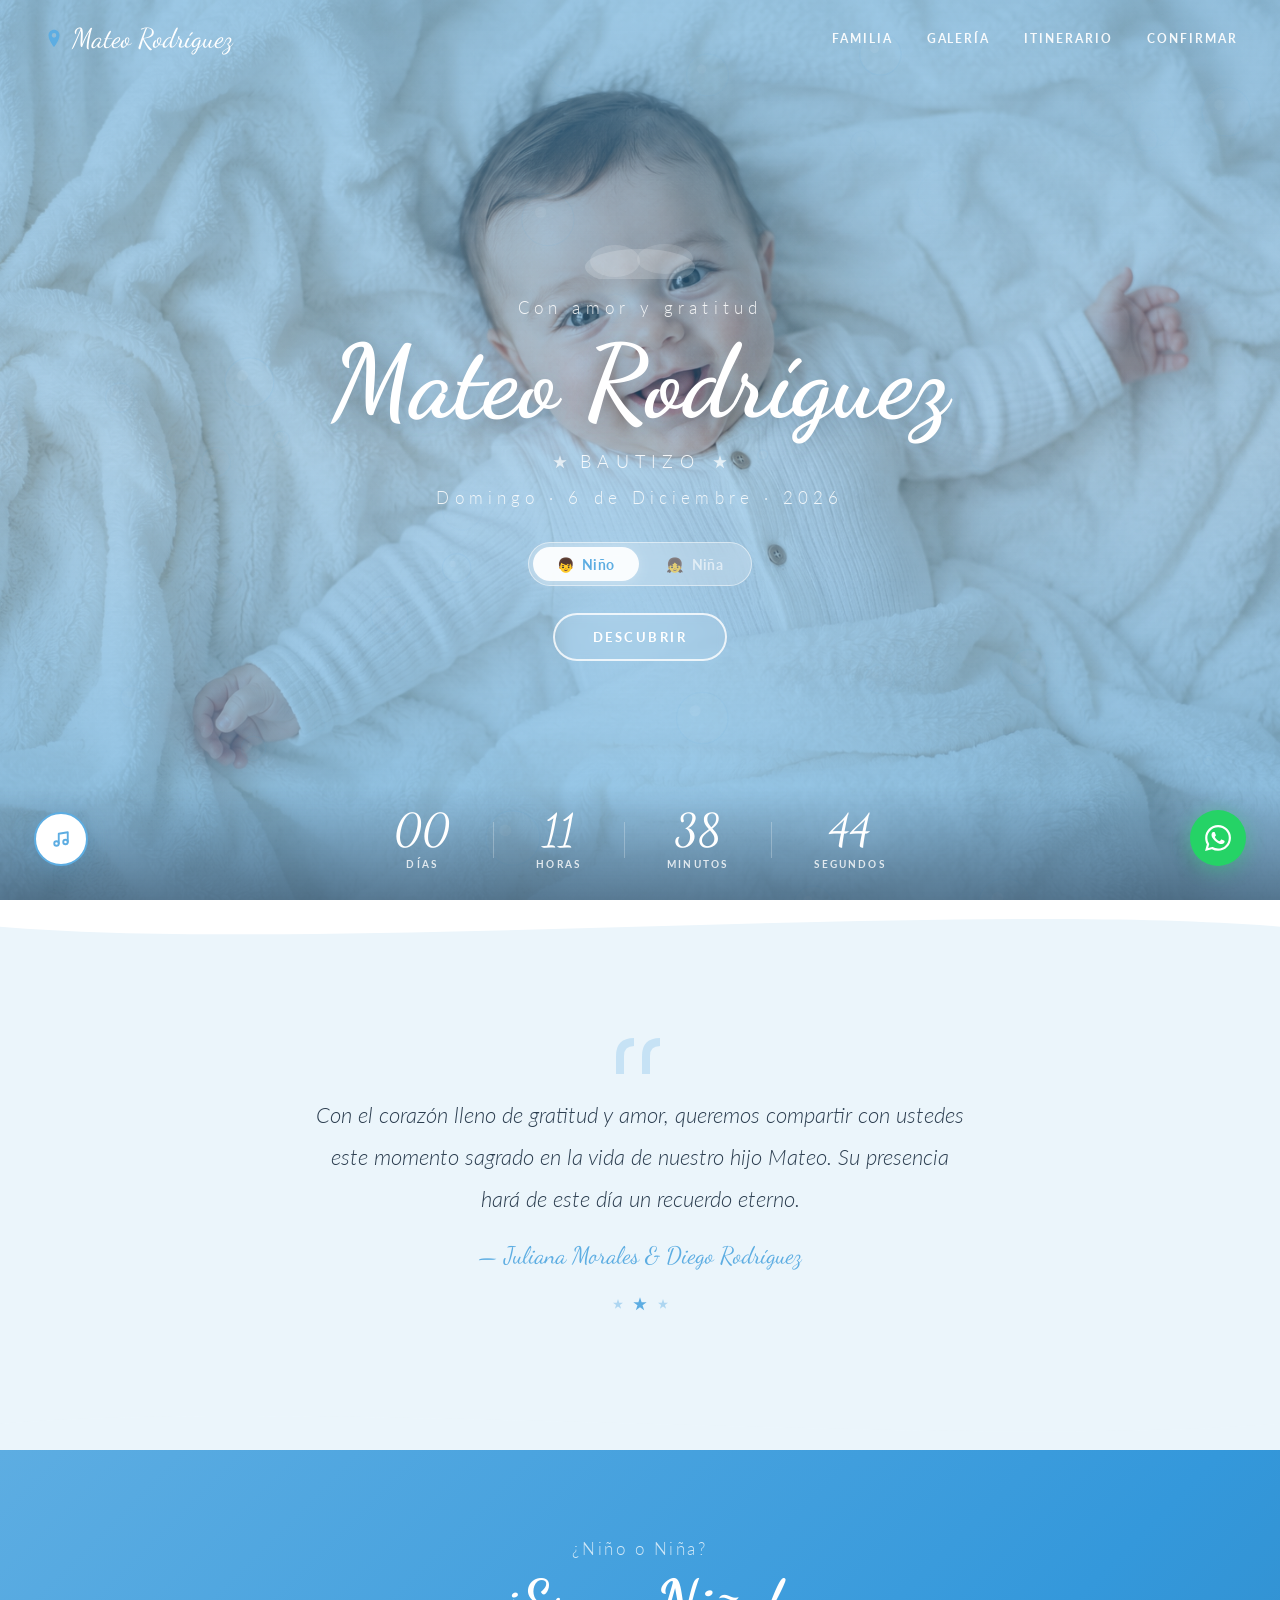
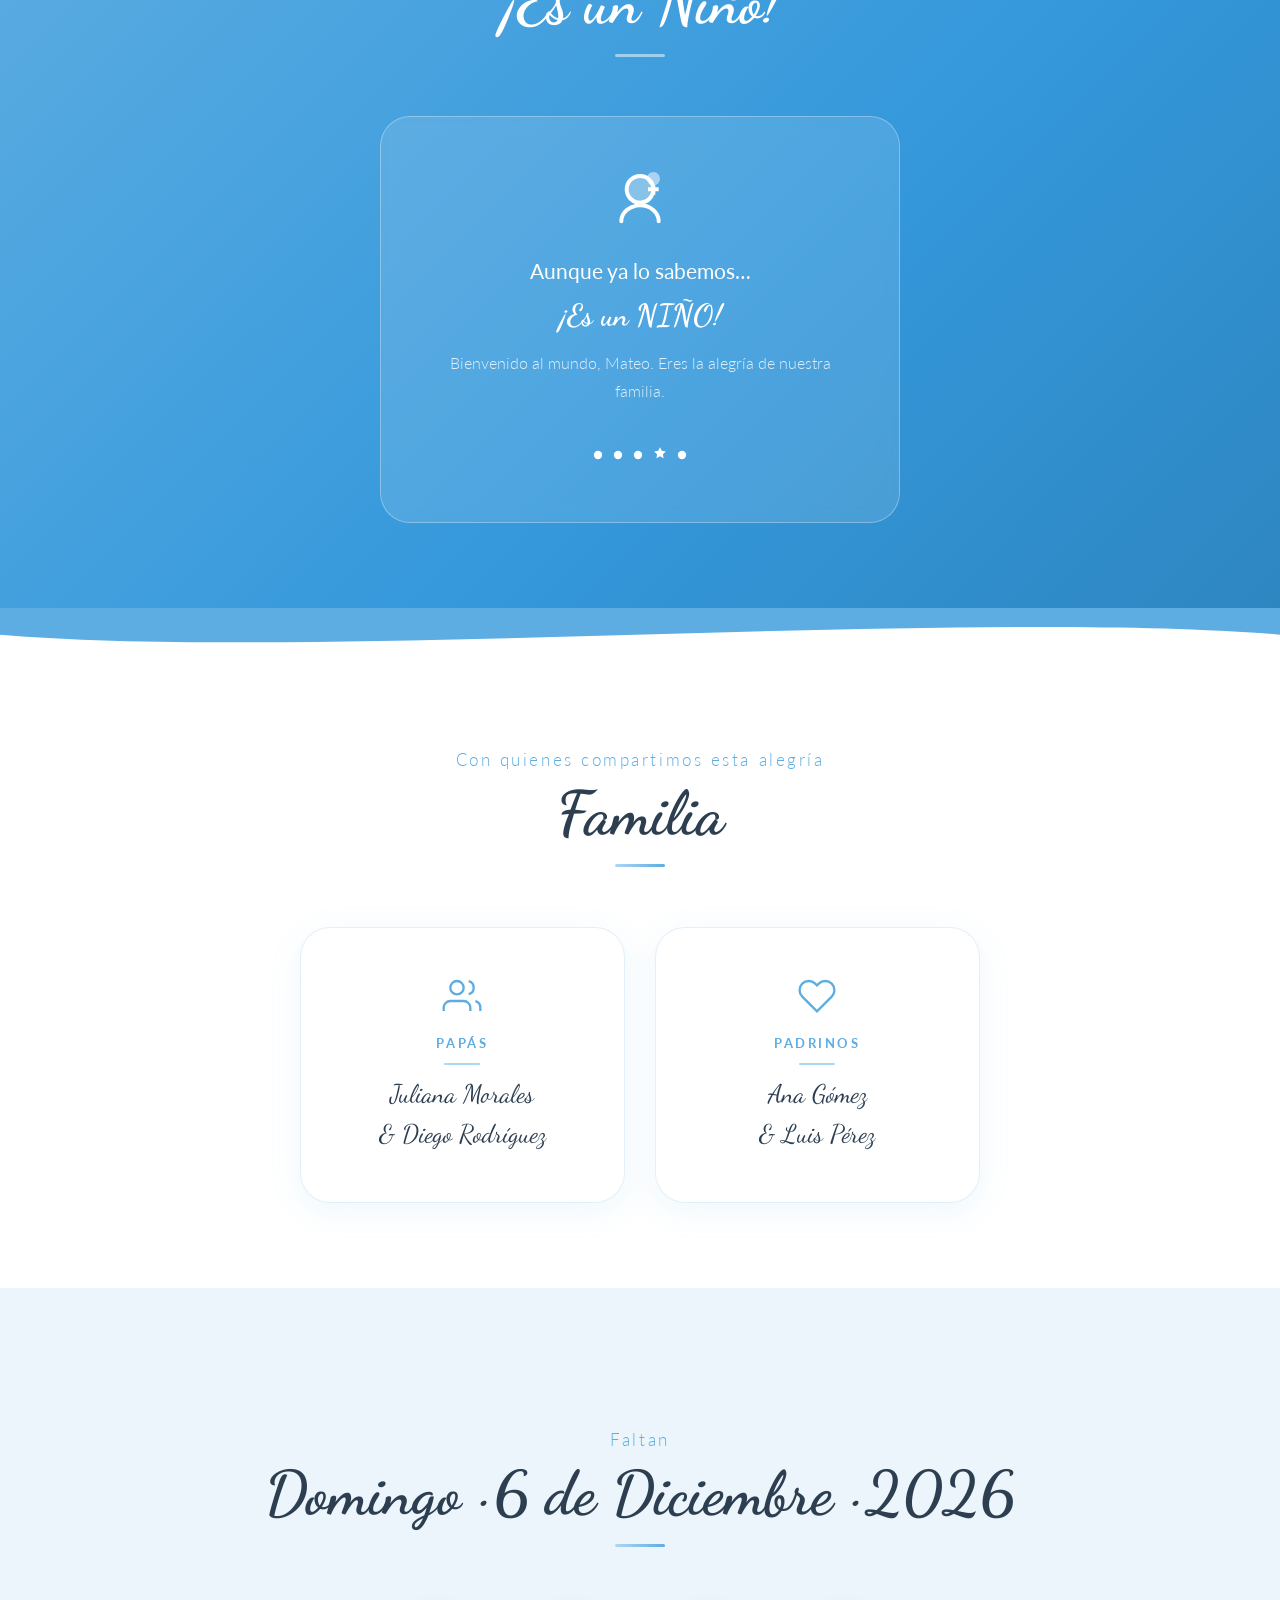
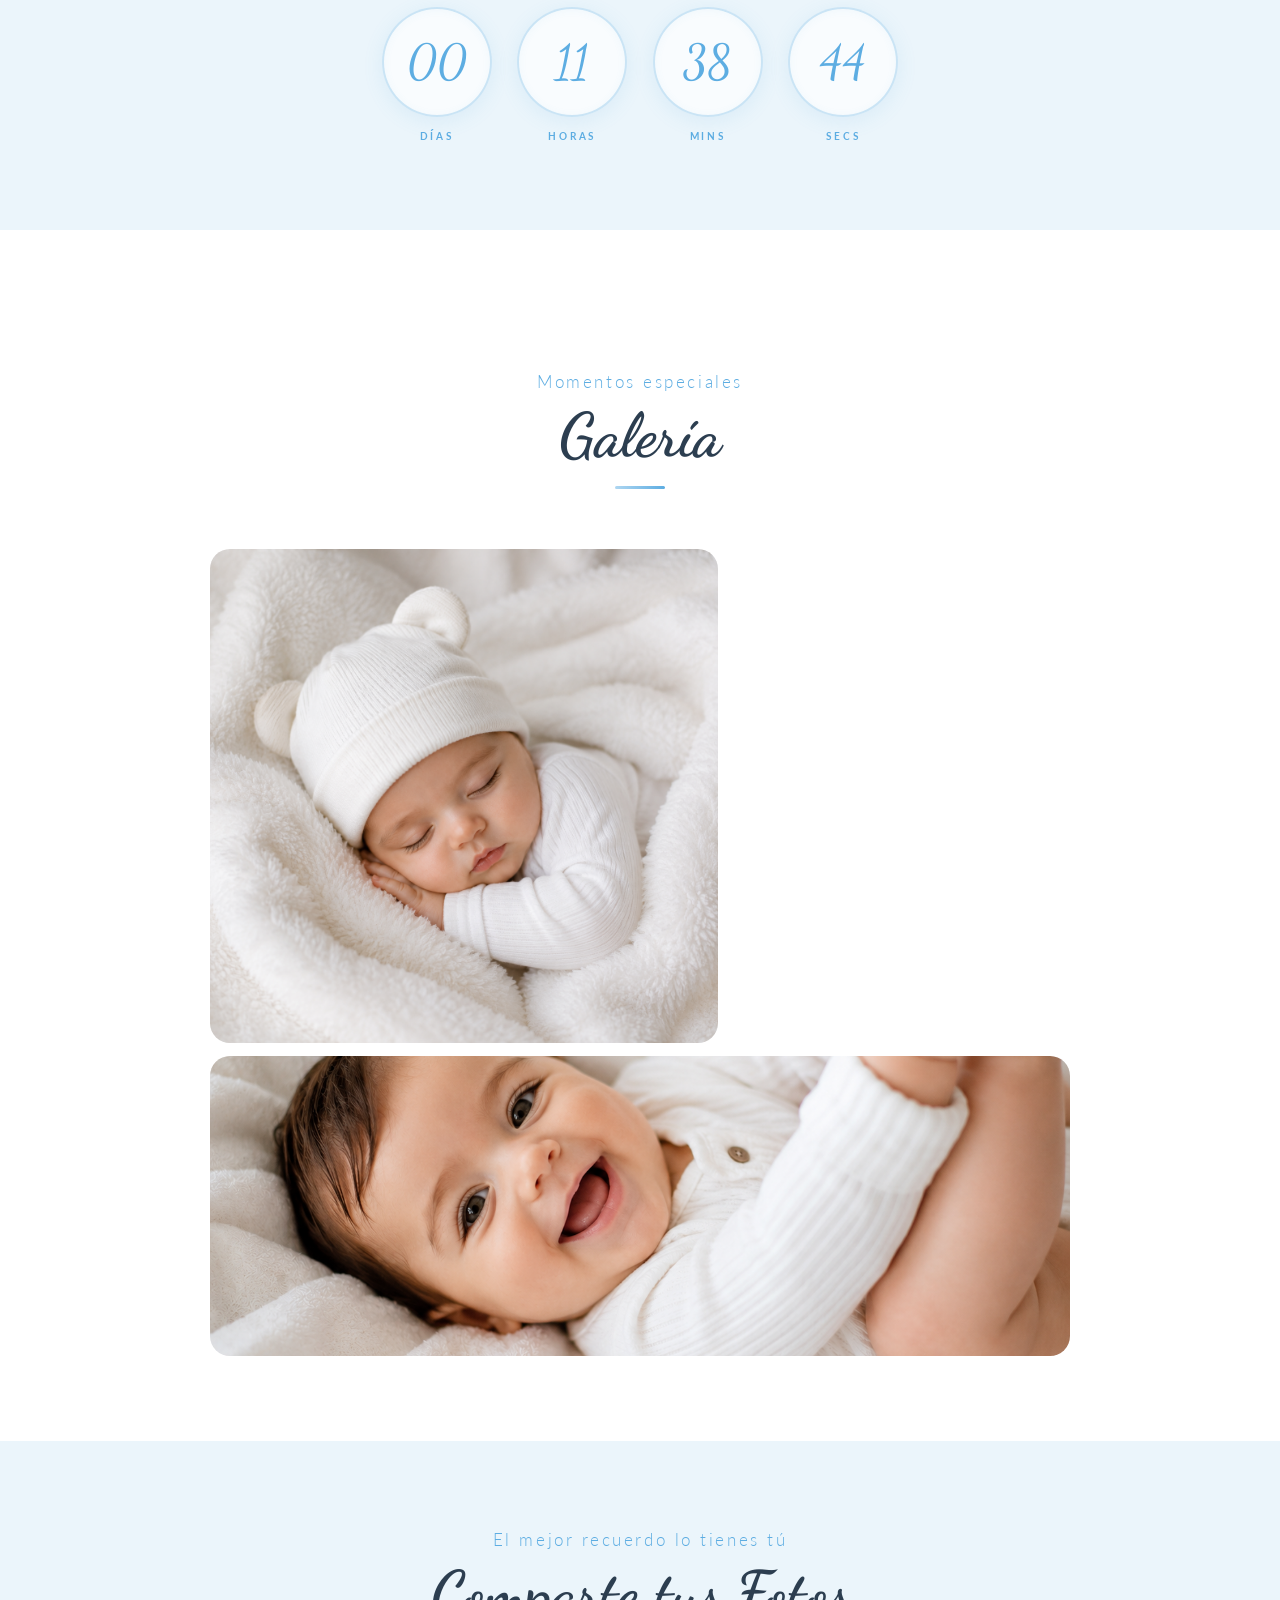
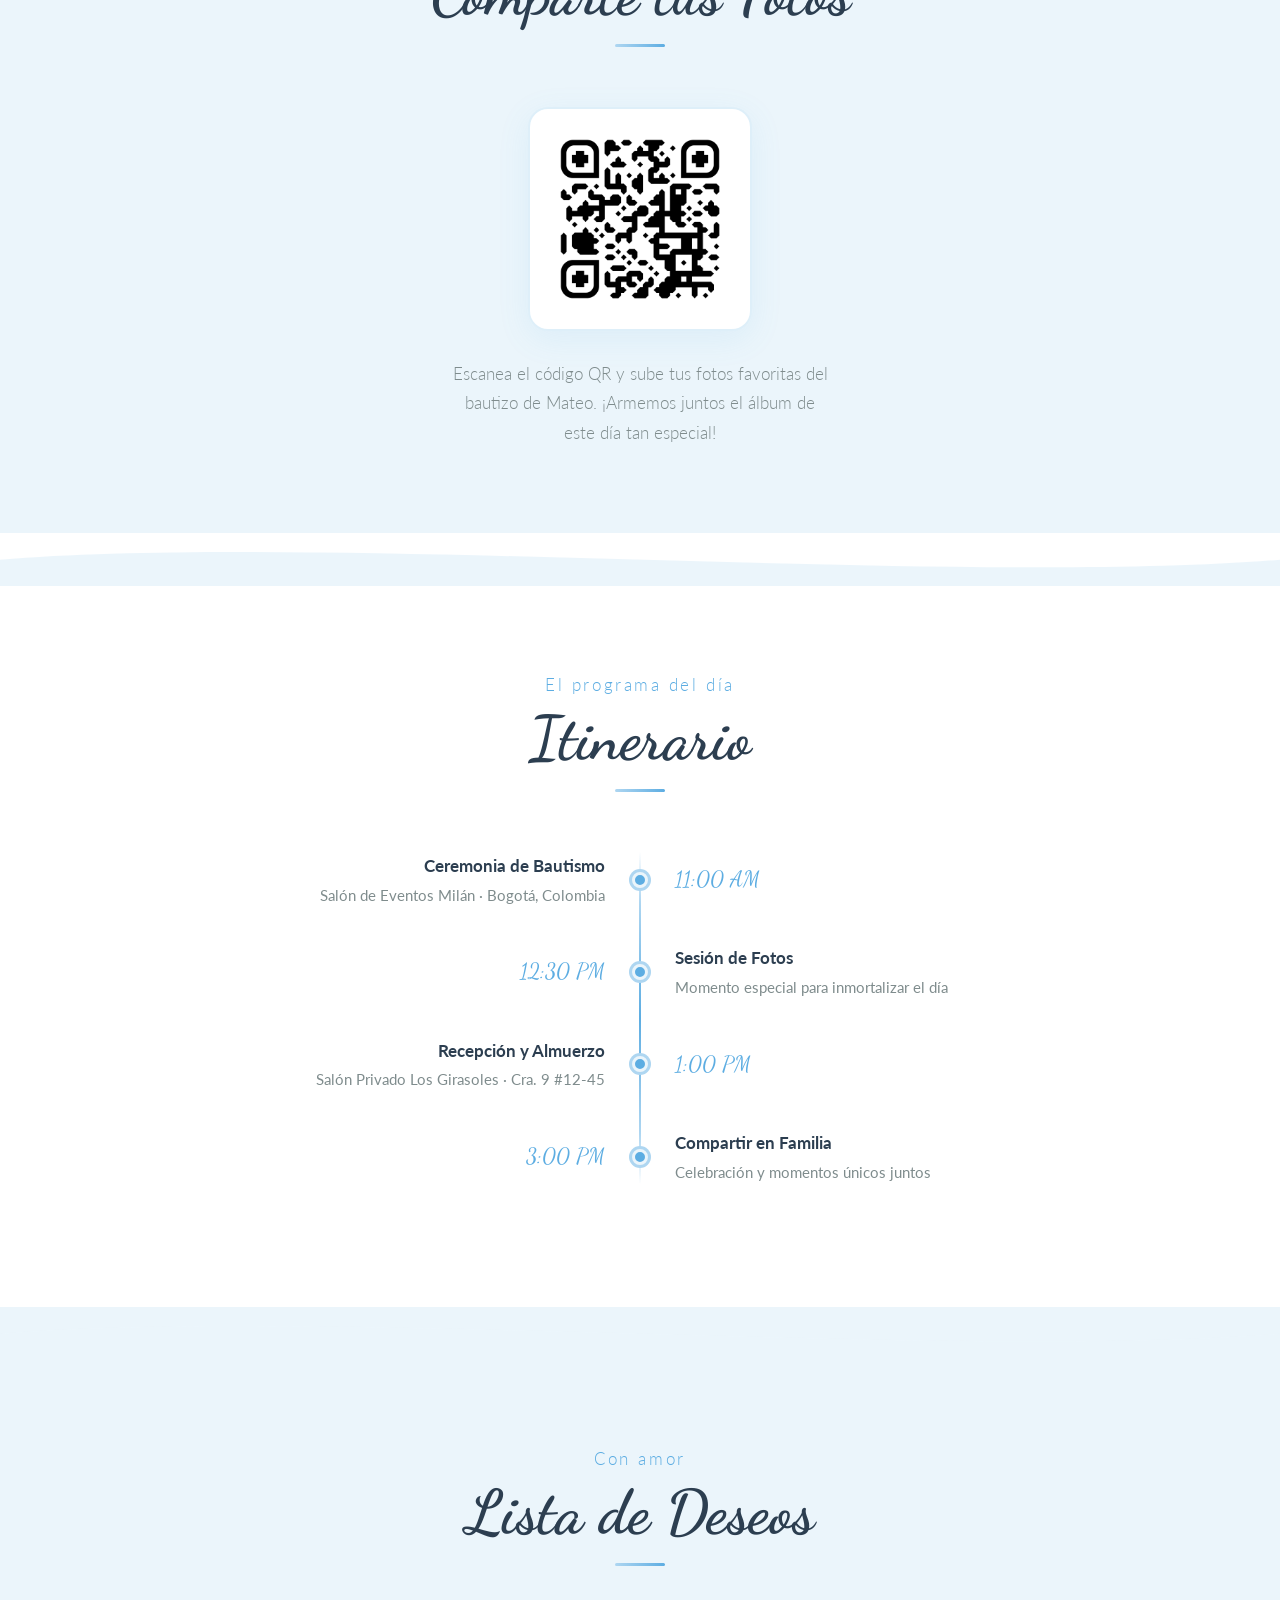
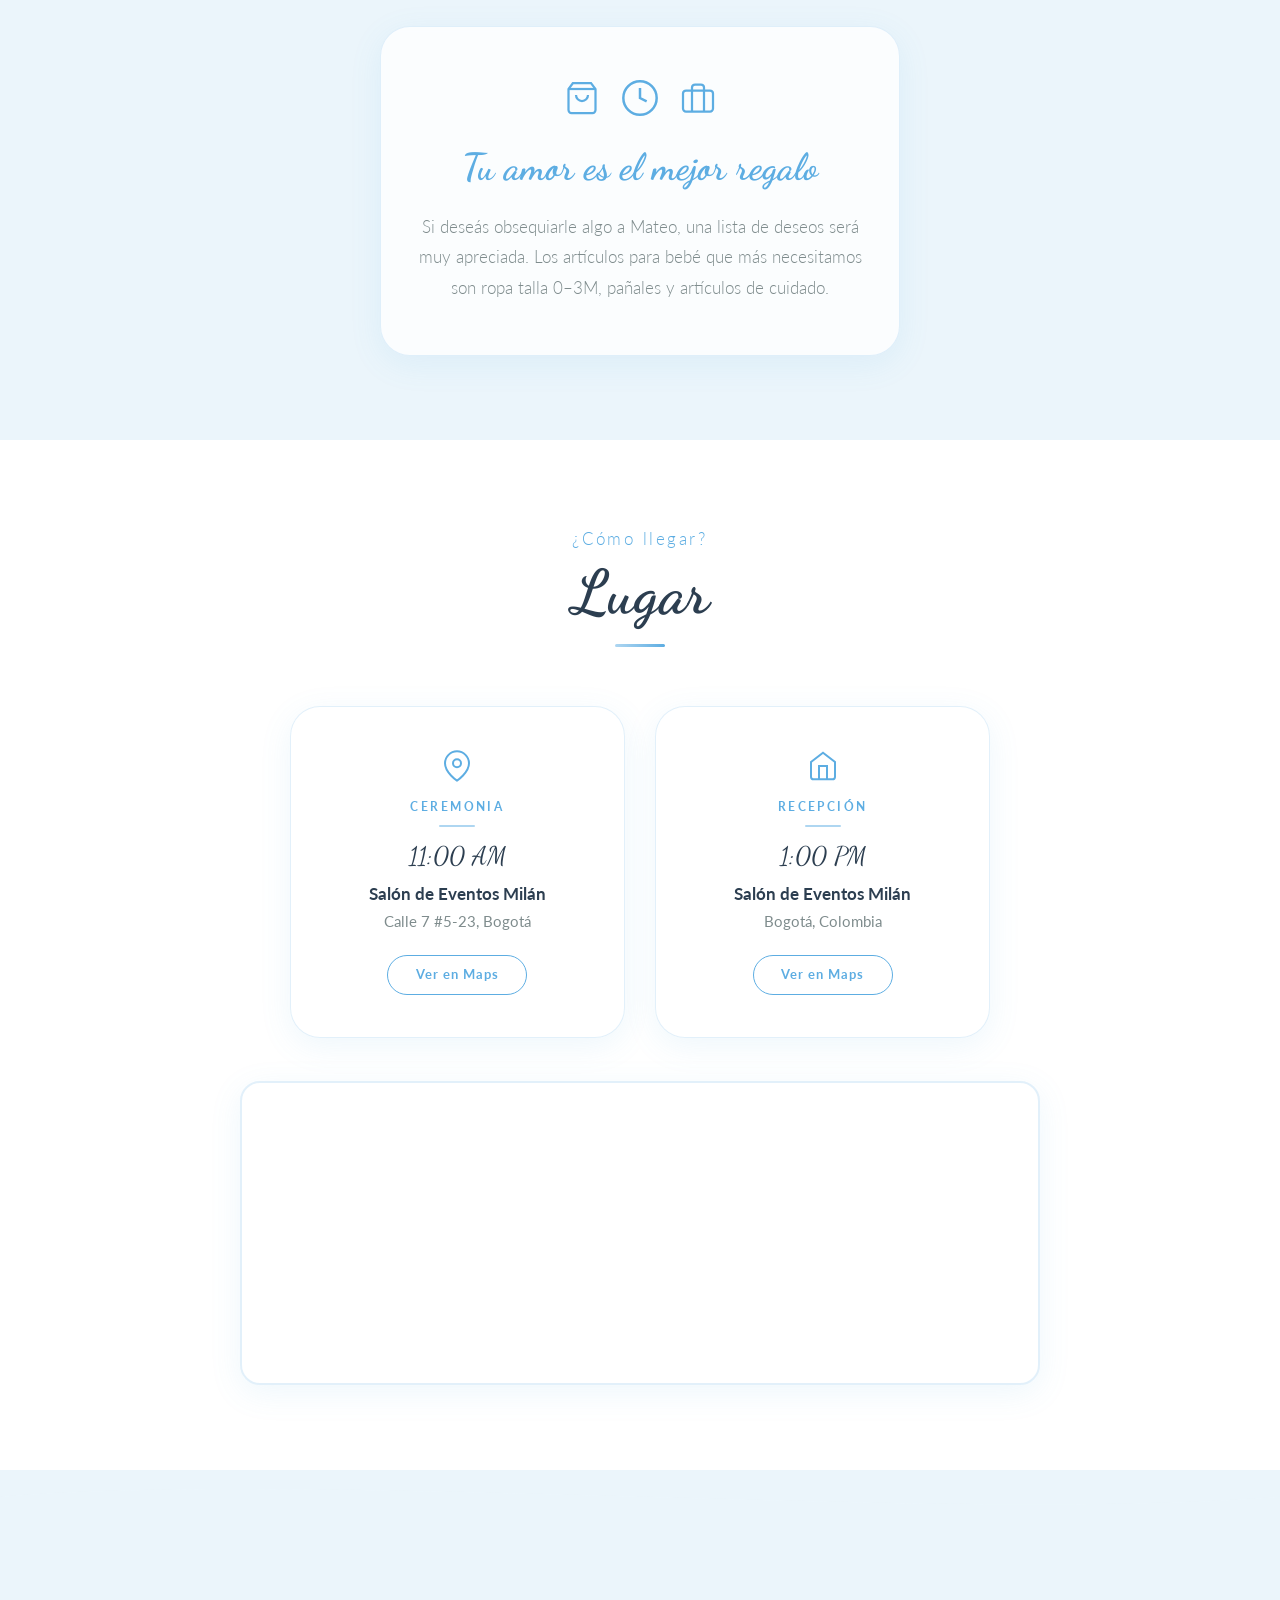
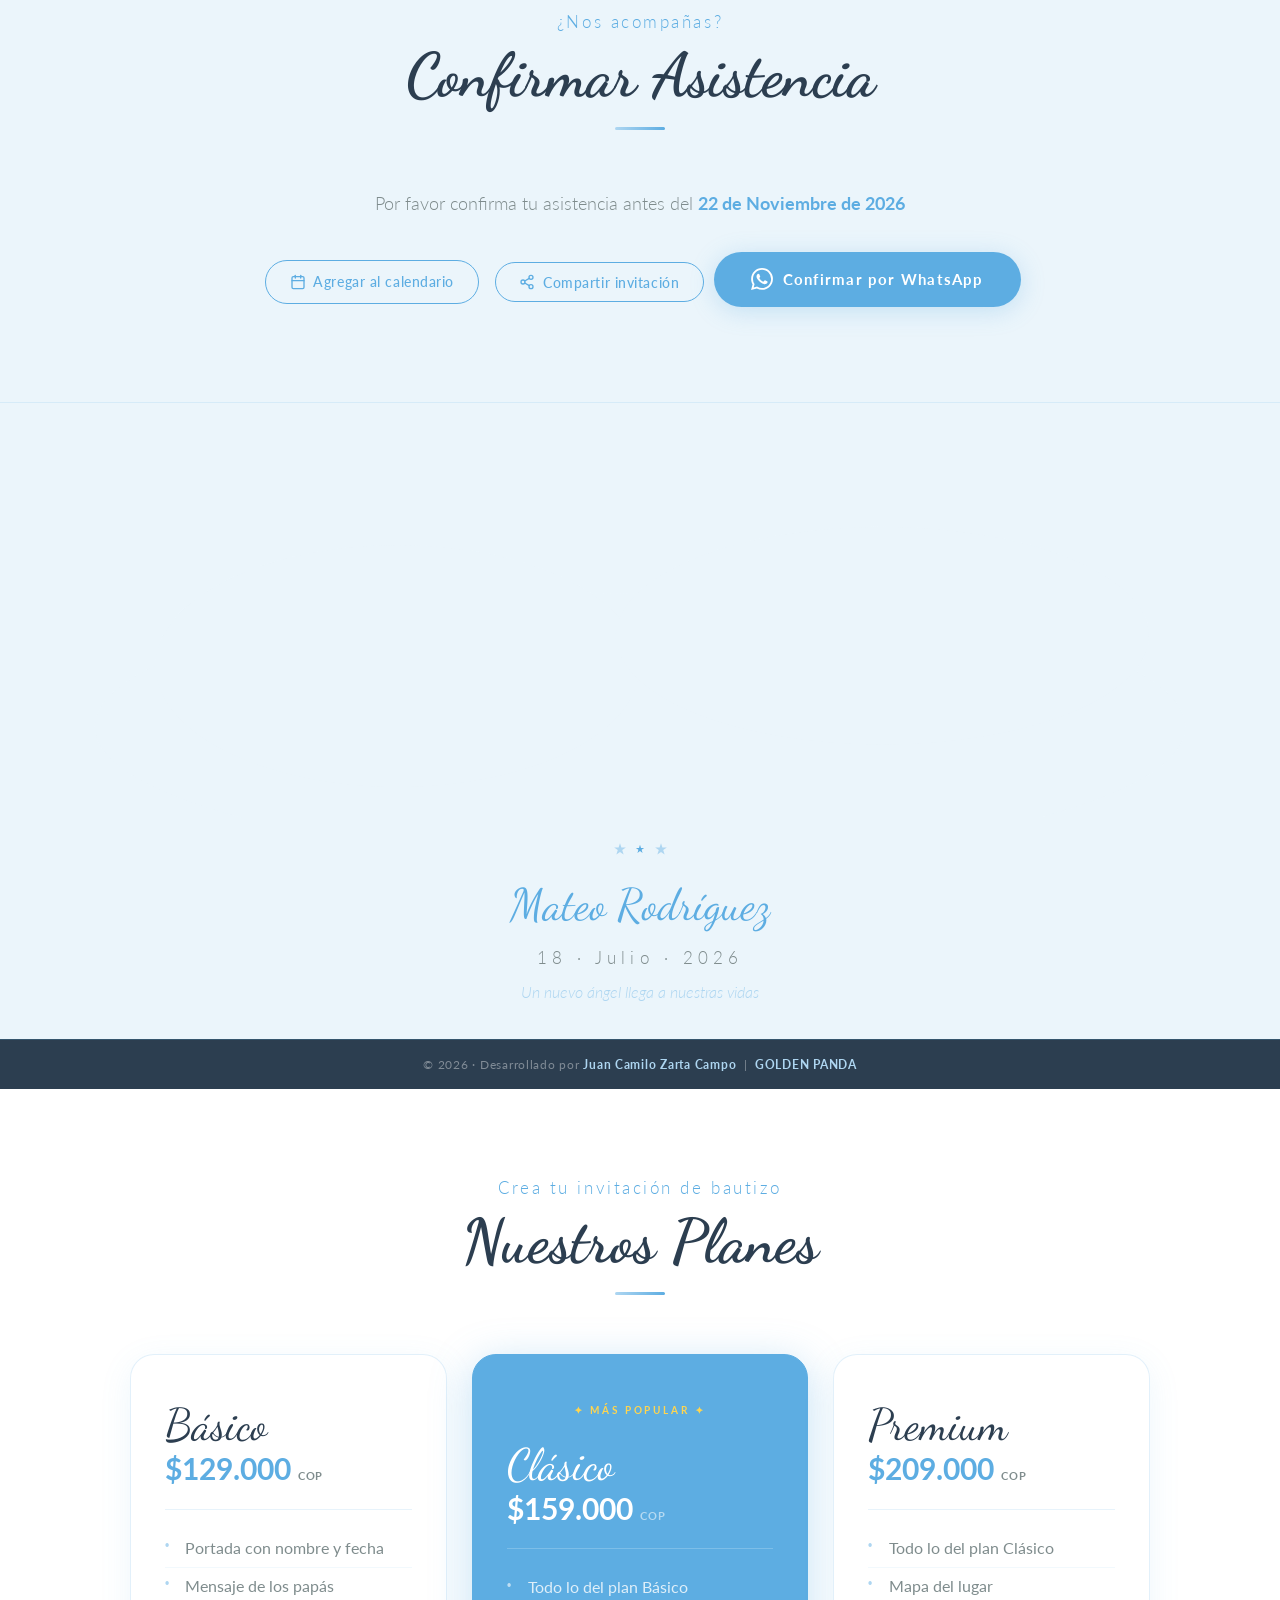
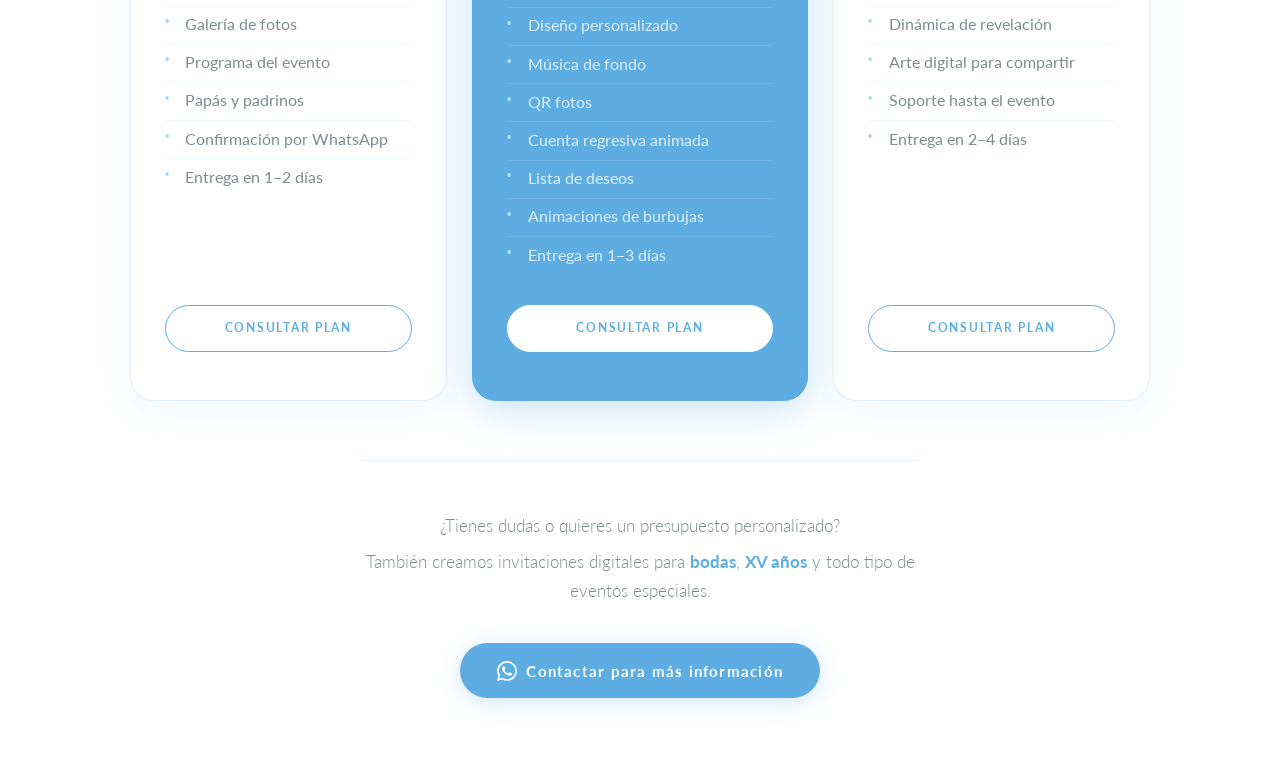
==== index.html @ de1199a2 "aCT" ====
﻿<!DOCTYPE html>
<html lang="es">
<head>
  <meta charset="UTF-8" />
  <meta name="viewport" content="width=device-width, initial-scale=1.0" />
  <title>Bautizo · Mateo Rodríguez</title>

  <meta property="og:type"        content="website" />
  <meta property="og:title"       content="Bautizo · Mateo Rodríguez — 18 Jul 2026" />
  <meta property="og:description" content="El bautizo de Mateo es un momento muy especial. Queremos celebrarlo contigo." />
  <meta property="og:image"       content="img/fotos/img (2).png" />
  <meta name="theme-color"        content="#5DADE2" />

  <link rel="preconnect" href="https://fonts.googleapis.com" />
  <link rel="preconnect" href="https://fonts.gstatic.com" crossorigin />
  <link
    href="https://fonts.googleapis.com/css2?family=Dancing+Script:wght@700&family=Lato:wght@300;400;700&display=swap"
    rel="stylesheet"
  />

  <link rel="preload" as="image" href="img/fotos/img (2).png" fetchpriority="high" />
  <link rel="stylesheet" href="css/styles.css" />
  <link rel="icon" type="image/svg+xml" href="data:image/svg+xml,%3Csvg xmlns='http://www.w3.org/2000/svg' viewBox='0 0 100 100'%3E%3Ccircle cx='50' cy='50' r='44' fill='none' stroke='%235DADE2' stroke-width='5'/%3E%3Ccircle cx='50' cy='38' r='18' fill='%235DADE2' opacity='.35'/%3E%3Cpath d='M28 72 Q50 52 72 72' fill='%235DADE2' opacity='.5'/%3E%3C/svg%3E" />
</head>
<body>

  <canvas id="bubbles-canvas" aria-hidden="true"></canvas>

  <!-- ══ NAVBAR ══ -->
  <nav id="navbar" role="navigation" aria-label="Menú principal">
    <div class="nav-logo">
      <svg width="22" height="22" viewBox="0 0 24 24" fill="none" aria-hidden="true"><path d="M12 2C8.69 2 6 4.69 6 8c0 5.25 6 13 6 13s6-7.75 6-13c0-3.31-2.69-6-6-6zm0 8.5A2.5 2.5 0 1 1 12 5.5a2.5 2.5 0 0 1 0 5z" fill="#5DADE2"/></svg>
      <span data-b="name">Mateo Rodríguez</span>
    </div>
    <div class="nav-links" role="list">
      <a href="#familia">Familia</a>
      <a href="#galeria">Galería</a>
      <a href="#itinerario">Itinerario</a>
      <a href="#rsvp">Confirmar</a>
    </div>
    <button class="nav-hamburger" id="nav-hamburger" aria-label="Abrir menú">
      <span></span><span></span><span></span>
    </button>
  </nav>

  <div class="nav-drawer" id="nav-drawer" role="dialog">
    <a href="#familia">Familia</a>
    <a href="#galeria">Galería</a>
    <a href="#itinerario">Itinerario</a>
    <a href="#rsvp">Confirmar</a>
  </div>

  <!-- ══ HERO ══ -->
  <section id="hero" aria-label="Portada">
    <div class="hero-overlay" aria-hidden="true"></div>

    <div class="hero-inner">
      <!-- Decoración nube superior -->
      <div class="hero-cloud" aria-hidden="true">
        <svg width="120" height="40" viewBox="0 0 120 40" fill="none"><ellipse cx="60" cy="28" rx="55" ry="18" fill="rgba(255,255,255,0.18)"/><ellipse cx="35" cy="22" rx="25" ry="16" fill="rgba(255,255,255,0.15)"/><ellipse cx="85" cy="20" rx="28" ry="15" fill="rgba(255,255,255,0.12)"/></svg>
      </div>

      <p class="hero-pre">Con amor y gratitud</p>

      <h1 class="hero-name" data-b="name">Mateo Rodríguez</h1>

      <div class="hero-star-row" aria-hidden="true">
        <svg width="16" height="16" viewBox="0 0 24 24"><path d="M12 2l2.4 7.4H22l-6.2 4.5 2.4 7.4L12 17l-6.2 4.3 2.4-7.4L2 9.4h7.6z" fill="rgba(255,255,255,0.7)"/></svg>
        <span class="hero-subtitle">Bautizo</span>
        <svg width="16" height="16" viewBox="0 0 24 24"><path d="M12 2l2.4 7.4H22l-6.2 4.5 2.4 7.4L12 17l-6.2 4.3 2.4-7.4L2 9.4h7.6z" fill="rgba(255,255,255,0.7)"/></svg>
      </div>

      <p class="hero-date">Domingo · 6 de Diciembre · 2026</p>

      <div class="gender-toggle" role="group" aria-label="Estilo de invitación">
        <button class="gender-btn gender-btn--active" data-gender="nino" aria-pressed="true">
          <span aria-hidden="true">👦</span> Niño
        </button>
        <button class="gender-btn" data-gender="nina" aria-pressed="false">
          <span aria-hidden="true">👧</span> Niña
        </button>
      </div>

      <a href="#familia" class="hero-cta">Descubrir</a>
    </div>

    <div class="countdown-wrapper" aria-label="Cuenta regresiva">
      <div class="cd-item">
        <span class="cd-num" id="cd-days">00</span>
        <span class="cd-label">Días</span>
      </div>
      <div class="cd-sep" aria-hidden="true"></div>
      <div class="cd-item">
        <span class="cd-num" id="cd-hours">00</span>
        <span class="cd-label">Horas</span>
      </div>
      <div class="cd-sep" aria-hidden="true"></div>
      <div class="cd-item">
        <span class="cd-num" id="cd-minutes">00</span>
        <span class="cd-label">Minutos</span>
      </div>
      <div class="cd-sep" aria-hidden="true"></div>
      <div class="cd-item">
        <span class="cd-num" id="cd-seconds">00</span>
        <span class="cd-label">Segundos</span>
      </div>
    </div>
  </section>

  <!-- ══ WAVE SEPARATOR ══ -->
  <div class="wave-sep wave-sep--down" aria-hidden="true">
    <svg viewBox="0 0 1440 60" preserveAspectRatio="none" xmlns="http://www.w3.org/2000/svg"><path d="M0,30 C360,60 1080,0 1440,30 L1440,60 L0,60 Z" fill="#EBF5FB"/></svg>
  </div>

  <!-- ══ CITA / PAPÁS ══ -->
  <section class="section section-pale" aria-label="Mensaje de los papás">
    <div class="quote-block reveal">
      <div class="quote-deco" aria-hidden="true">
        <svg width="48" height="36" viewBox="0 0 48 36" fill="none"><path d="M0 36 L0 18 Q0 0 18 0 L18 8 Q8 8 8 18 L8 36 Z" fill="#AED6F1" opacity=".6"/><path d="M26 36 L26 18 Q26 0 44 0 L44 8 Q34 8 34 18 L34 36 Z" fill="#AED6F1" opacity=".6"/></svg>
      </div>
      <p class="quote-text">Con el corazón lleno de gratitud y amor, queremos compartir con ustedes este momento sagrado en la vida de nuestro hijo Mateo. Su presencia hará de este día un recuerdo eterno.</p>
      <p class="quote-author">— Juliana Morales &amp; Diego Rodríguez</p>
      <div class="quote-stars" aria-hidden="true">
        <svg width="12" height="12" viewBox="0 0 24 24"><path d="M12 2l2.4 7.4H22l-6.2 4.5 2.4 7.4L12 17l-6.2 4.3 2.4-7.4L2 9.4h7.6z" fill="#AED6F1"/></svg>
        <svg width="16" height="16" viewBox="0 0 24 24"><path d="M12 2l2.4 7.4H22l-6.2 4.5 2.4 7.4L12 17l-6.2 4.3 2.4-7.4L2 9.4h7.6z" fill="#5DADE2"/></svg>
        <svg width="12" height="12" viewBox="0 0 24 24"><path d="M12 2l2.4 7.4H22l-6.2 4.5 2.4 7.4L12 17l-6.2 4.3 2.4-7.4L2 9.4h7.6z" fill="#AED6F1"/></svg>
      </div>
    </div>
  </section>

  <!-- ══ WAVE ══ -->
  <div class="wave-sep" aria-hidden="true">
    <svg viewBox="0 0 1440 60" preserveAspectRatio="none" xmlns="http://www.w3.org/2000/svg"><path d="M0,30 C360,0 1080,60 1440,30 L1440,0 L0,0 Z" fill="#EBF5FB"/></svg>
  </div>

  <!-- ══ REVELACIÓN DE SEXO ══ -->
  <section id="revelacion" class="section section-blue" aria-label="Revelación">
    <div class="section-header">
      <p class="s-pre reveal">¿Niño o Niña?</p>
      <h2 class="s-title reveal reveal-d1">¡Es un Niño!</h2>
      <div class="blue-bar reveal reveal-d2"></div>
    </div>
    <div class="reveal-card reveal reveal-d3">
      <div class="reveal-icon" aria-hidden="true">
        <svg viewBox="0 0 24 24" width="64" height="64" fill="none"><circle cx="12" cy="8" r="5" fill="rgba(255,255,255,0.3)" stroke="white" stroke-width="1.5"/><path d="M5 20c0-3.31 3.13-6 7-6s7 2.69 7 6" stroke="white" stroke-width="1.5" stroke-linecap="round"/><circle cx="17" cy="4" r="2.5" fill="rgba(255,255,255,0.5)"/><line x1="17" y1="6.5" x2="17" y2="10" stroke="white" stroke-width="1.5"/><line x1="15" y1="8" x2="19" y2="8" stroke="white" stroke-width="1.5"/></svg>
      </div>
      <p class="reveal-text">Aunque ya lo sabemos… <strong>¡Es un NIÑO!</strong></p>
      <p class="reveal-sub">Bienvenido al mundo, Mateo. Eres la alegría de nuestra familia.</p>
      <div class="reveal-balloons" aria-hidden="true">
        <span class="balloon balloon-1"><svg xmlns="http://www.w3.org/2000/svg" width="10" height="10" viewBox="0 0 24 24" fill="currentColor" aria-hidden="true"><circle cx="12" cy="12" r="10"/></svg></span>
        <span class="balloon balloon-2"><svg xmlns="http://www.w3.org/2000/svg" width="10" height="10" viewBox="0 0 24 24" fill="currentColor" aria-hidden="true"><circle cx="12" cy="12" r="10"/></svg></span>
        <span class="balloon balloon-3"><svg xmlns="http://www.w3.org/2000/svg" width="10" height="10" viewBox="0 0 24 24" fill="currentColor" aria-hidden="true"><circle cx="12" cy="12" r="10"/></svg></span>
        <span class="balloon balloon-4"><svg xmlns="http://www.w3.org/2000/svg" width="14" height="14" viewBox="0 0 24 24" fill="currentColor" aria-hidden="true"><polygon points="12 2 15.09 8.26 22 9.27 17 14.14 18.18 21.02 12 17.77 5.82 21.02 7 14.14 2 9.27 8.91 8.26 12 2"/></svg></span>
        <span class="balloon balloon-5"><svg xmlns="http://www.w3.org/2000/svg" width="10" height="10" viewBox="0 0 24 24" fill="currentColor" aria-hidden="true"><circle cx="12" cy="12" r="10"/></svg></span>
      </div>
    </div>
  </section>

  <!-- ══ WAVE ══ -->
  <div class="wave-sep wave-sep--from-blue" aria-hidden="true">
    <svg viewBox="0 0 1440 60" preserveAspectRatio="none" xmlns="http://www.w3.org/2000/svg"><path d="M0,30 C360,60 1080,0 1440,30 L1440,60 L0,60 Z" fill="#FFFFFF"/></svg>
  </div>

  <!-- ══ FAMILIA (papás y padrinos) ══ -->
  <section id="familia" class="section section-white" aria-label="Papás y padrinos">
    <div class="section-header">
      <p class="s-pre reveal">Con quienes compartimos esta alegría</p>
      <h2 class="s-title reveal reveal-d1">Familia</h2>
      <div class="blue-bar reveal reveal-d2"></div>
    </div>
    <div class="familia-grid">
      <div class="familia-card reveal reveal-d1">
        <div class="familia-icon" aria-hidden="true">
          <svg viewBox="0 0 24 24" width="40" height="40" fill="none" stroke="currentColor" stroke-width="1.4"><path d="M17 21v-2a4 4 0 0 0-4-4H5a4 4 0 0 0-4 4v2"/><circle cx="9" cy="7" r="4"/><path d="M23 21v-2a4 4 0 0 0-3-3.87"/><path d="M16 3.13a4 4 0 0 1 0 7.75"/></svg>
        </div>
        <h4 class="familia-role">Papás</h4>
        <div class="familia-sep"></div>
        <p class="familia-names">Juliana Morales<br>&amp; Diego Rodríguez</p>
      </div>
      <div class="familia-card reveal reveal-d2">
        <div class="familia-icon" aria-hidden="true">
          <svg viewBox="0 0 24 24" width="40" height="40" fill="none" stroke="currentColor" stroke-width="1.4"><path d="M20.84 4.61a5.5 5.5 0 0 0-7.78 0L12 5.67l-1.06-1.06a5.5 5.5 0 0 0-7.78 7.78l1.06 1.06L12 21.23l7.78-7.78 1.06-1.06a5.5 5.5 0 0 0 0-7.78z"/></svg>
        </div>
        <h4 class="familia-role">Padrinos</h4>
        <div class="familia-sep"></div>
        <p class="familia-names">Ana Gómez<br>&amp; Luis Pérez</p>
      </div>
    </div>
  </section>

  <!-- ══ WAVE ══ -->
  <div class="wave-sep" aria-hidden="true">
    <svg viewBox="0 0 1440 60" preserveAspectRatio="none" xmlns="http://www.w3.org/2000/svg"><path d="M0,30 C360,0 1080,60 1440,30 L1440,0 L0,0 Z" fill="#EBF5FB"/></svg>
  </div>

  <!-- ══ CUENTA REGRESIVA ══ -->
  <section id="cuenta-regresiva" class="section section-pale" aria-label="Cuenta regresiva">
    <div class="section-header">
      <p class="s-pre reveal">Faltan</p>
      <h2 class="s-title reveal reveal-d1">Domingo · 6 de Diciembre · 2026</h2>
      <div class="blue-bar reveal reveal-d2"></div>
    </div>
    <div class="cr-circles reveal reveal-d3">
      <div class="cr-item">
        <div class="cr-circle"><span id="cr-days">00</span></div>
        <span class="cr-label">DÍAS</span>
      </div>
      <div class="cr-item">
        <div class="cr-circle"><span id="cr-hours">00</span></div>
        <span class="cr-label">HORAS</span>
      </div>
      <div class="cr-item">
        <div class="cr-circle"><span id="cr-minutes">00</span></div>
        <span class="cr-label">MINS</span>
      </div>
      <div class="cr-item">
        <div class="cr-circle"><span id="cr-seconds">00</span></div>
        <span class="cr-label">SECS</span>
      </div>
    </div>
  </section>

  <!-- ══ WAVE ══ -->
  <div class="wave-sep wave-sep--down" aria-hidden="true">
    <svg viewBox="0 0 1440 60" preserveAspectRatio="none" xmlns="http://www.w3.org/2000/svg"><path d="M0,30 C360,60 1080,0 1440,30 L1440,60 L0,60 Z" fill="#FFFFFF"/></svg>
  </div>

  <!-- ══ GALERÍA ══ -->
  <section id="galeria" class="section section-white" aria-label="Galería de fotos">
    <div class="section-header">
      <p class="s-pre reveal">Momentos especiales</p>
      <h2 class="s-title reveal reveal-d1">Galería</h2>
      <div class="blue-bar reveal reveal-d2"></div>
    </div>

    <div class="gallery-grid" role="list">
      <div class="gallery-item reveal reveal-d1" role="listitem">
        <img src="img/fotos/img (1).png" alt="Mateo Rodríguez" loading="lazy" decoding="async" />
        <div class="gallery-overlay" aria-hidden="true">
          <svg width="28" height="28" viewBox="0 0 24 24" fill="none"><circle cx="11" cy="11" r="8" stroke="white" stroke-width="2"/><line x1="21" y1="21" x2="16.65" y2="16.65" stroke="white" stroke-width="2" stroke-linecap="round"/><line x1="11" y1="8" x2="11" y2="14" stroke="white" stroke-width="2" stroke-linecap="round"/><line x1="8" y1="11" x2="14" y2="11" stroke="white" stroke-width="2" stroke-linecap="round"/></svg>
        </div>
      </div>
      <div class="gallery-item reveal reveal-d2" role="listitem">
        <img src="img/fotos/img (2).png" alt="Mateo Rodríguez" loading="lazy" decoding="async" />
        <div class="gallery-overlay" aria-hidden="true">
          <svg width="28" height="28" viewBox="0 0 24 24" fill="none"><circle cx="11" cy="11" r="8" stroke="white" stroke-width="2"/><line x1="21" y1="21" x2="16.65" y2="16.65" stroke="white" stroke-width="2" stroke-linecap="round"/><line x1="11" y1="8" x2="11" y2="14" stroke="white" stroke-width="2" stroke-linecap="round"/><line x1="8" y1="11" x2="14" y2="11" stroke="white" stroke-width="2" stroke-linecap="round"/></svg>
        </div>
      </div>
      <div class="gallery-item reveal reveal-d3" role="listitem">
        <img src="img/fotos/img (3).png" alt="Mateo Rodríguez" loading="lazy" decoding="async" />
        <div class="gallery-overlay" aria-hidden="true">
          <svg width="28" height="28" viewBox="0 0 24 24" fill="none"><circle cx="11" cy="11" r="8" stroke="white" stroke-width="2"/><line x1="21" y1="21" x2="16.65" y2="16.65" stroke="white" stroke-width="2" stroke-linecap="round"/><line x1="11" y1="8" x2="11" y2="14" stroke="white" stroke-width="2" stroke-linecap="round"/><line x1="8" y1="11" x2="14" y2="11" stroke="white" stroke-width="2" stroke-linecap="round"/></svg>
        </div>
      </div>
      <div class="gallery-item reveal reveal-d4" role="listitem">
        <img src="img/fotos/img (4).png" alt="Mateo Rodríguez" loading="lazy" decoding="async" />
        <div class="gallery-overlay" aria-hidden="true">
          <svg width="28" height="28" viewBox="0 0 24 24" fill="none"><circle cx="11" cy="11" r="8" stroke="white" stroke-width="2"/><line x1="21" y1="21" x2="16.65" y2="16.65" stroke="white" stroke-width="2" stroke-linecap="round"/><line x1="11" y1="8" x2="11" y2="14" stroke="white" stroke-width="2" stroke-linecap="round"/><line x1="8" y1="11" x2="14" y2="11" stroke="white" stroke-width="2" stroke-linecap="round"/></svg>
        </div>
      </div>
    </div>
  </section>

  <!-- ══ QR FOTOS ══ -->
  <section id="fotos-qr" class="section section-pale" aria-label="Compartir fotos">
    <div class="section-header">
      <p class="s-pre reveal">El mejor recuerdo lo tienes tú</p>
      <h2 class="s-title reveal reveal-d1">Comparte tus Fotos</h2>
      <div class="blue-bar reveal reveal-d2"></div>
    </div>
    <div class="qr-block reveal reveal-d3">
      <div class="qr-frame">
        <img src="img/fotos/QR Fotos.png" alt="QR para subir fotos" class="qr-img" loading="lazy" decoding="async" />
      </div>
      <p class="qr-text">Escanea el código QR y sube tus fotos favoritas del bautizo de Mateo. ¡Armemos juntos el álbum de este día tan especial!</p>
    </div>
  </section>

  <!-- ══ WAVE ══ -->
  <div class="wave-sep" aria-hidden="true">
    <svg viewBox="0 0 1440 60" preserveAspectRatio="none" xmlns="http://www.w3.org/2000/svg"><path d="M0,30 C360,0 1080,60 1440,30 L1440,0 L0,0 Z" fill="#FFFFFF"/></svg>
  </div>

  <!-- ══ ITINERARIO ══ -->
  <section id="itinerario" class="section section-white" aria-label="Itinerario del evento">
    <div class="section-header">
      <p class="s-pre reveal">El programa del día</p>
      <h2 class="s-title reveal reveal-d1">Itinerario</h2>
      <div class="blue-bar reveal reveal-d2"></div>
    </div>
    <div class="timeline">
      <div class="tl-item reveal reveal-d1">
        <div class="tl-time">11:00 AM</div>
        <div class="tl-dot-wrap"><div class="tl-dot"></div></div>
        <div class="tl-content">
          <h4>Ceremonia de Bautismo</h4>
          <p>Salón de Eventos Milán · Bogotá, Colombia</p>
        </div>
      </div>
      <div class="tl-item reveal reveal-d2">
        <div class="tl-time">12:30 PM</div>
        <div class="tl-dot-wrap"><div class="tl-dot"></div></div>
        <div class="tl-content">
          <h4>Sesión de Fotos</h4>
          <p>Momento especial para inmortalizar el día</p>
        </div>
      </div>
      <div class="tl-item reveal reveal-d3">
        <div class="tl-time">1:00 PM</div>
        <div class="tl-dot-wrap"><div class="tl-dot"></div></div>
        <div class="tl-content">
          <h4>Recepción y Almuerzo</h4>
          <p>Salón Privado Los Girasoles · Cra. 9 #12-45</p>
        </div>
      </div>
      <div class="tl-item reveal reveal-d4">
        <div class="tl-time">3:00 PM</div>
        <div class="tl-dot-wrap"><div class="tl-dot"></div></div>
        <div class="tl-content">
          <h4>Compartir en Familia</h4>
          <p>Celebración y momentos únicos juntos</p>
        </div>
      </div>
    </div>
  </section>

  <!-- ══ WAVE ══ -->
  <div class="wave-sep" aria-hidden="true">
    <svg viewBox="0 0 1440 60" preserveAspectRatio="none" xmlns="http://www.w3.org/2000/svg"><path d="M0,30 C360,0 1080,60 1440,30 L1440,0 L0,0 Z" fill="#EBF5FB"/></svg>
  </div>

  <!-- ══ OBSEQUIOS ══ -->
  <section id="obsequios" class="section section-pale" aria-label="Lista de deseos">
    <div class="section-header">
      <p class="s-pre reveal">Con amor</p>
      <h2 class="s-title reveal reveal-d1">Lista de Deseos</h2>
      <div class="blue-bar reveal reveal-d2"></div>
    </div>
    <div class="gift-card reveal reveal-d3">
      <div class="gift-icons" aria-hidden="true">
        <svg viewBox="0 0 24 24" width="36" height="36" fill="none" stroke="#5DADE2" stroke-width="1.5"><path d="M6 2L3 6v14a2 2 0 002 2h14a2 2 0 002-2V6l-3-4z"/><line x1="3" y1="6" x2="21" y2="6"/><path d="M16 10a4 4 0 01-8 0"/></svg>
        <svg viewBox="0 0 24 24" width="40" height="40" fill="none" stroke="#5DADE2" stroke-width="1.5"><circle cx="12" cy="12" r="10"/><path d="M12 6v6l4 2"/></svg>
        <svg viewBox="0 0 24 24" width="36" height="36" fill="none" stroke="#5DADE2" stroke-width="1.5"><rect x="2" y="7" width="20" height="14" rx="2"/><path d="M16 21V5a2 2 0 00-2-2h-4a2 2 0 00-2 2v16"/></svg>
      </div>
      <h3 class="gift-title">Tu amor es el mejor regalo</h3>
      <p class="gift-text">Si deseás obsequiarle algo a Mateo, una lista de deseos será muy apreciada. Los artículos para bebé que más necesitamos son ropa talla 0–3M, pañales y artículos de cuidado.</p>
    </div>
  </section>

  <!-- ══ MAPA ══ -->
  <section id="mapa" class="section section-white" aria-label="Lugar del evento">
    <div class="section-header">
      <p class="s-pre reveal">¿Cómo llegar?</p>
      <h2 class="s-title reveal reveal-d1">Lugar</h2>
      <div class="blue-bar reveal reveal-d2"></div>
    </div>
    <div class="details-cards reveal reveal-d3">
      <div class="detail-card">
        <div class="detail-icon" aria-hidden="true">
          <svg viewBox="0 0 24 24" width="32" height="32" fill="none" stroke="currentColor" stroke-width="1.5"><path d="M21 10c0 7-9 13-9 13s-9-6-9-13a9 9 0 0118 0z"/><circle cx="12" cy="10" r="3"/></svg>
        </div>
        <p class="detail-label">Ceremonia</p>
        <div class="detail-sep"></div>
        <p class="detail-time">11:00 AM</p>
        <p class="detail-venue">Salón de Eventos Milán</p>
        <p class="detail-address">Calle 7 #5-23, Bogotá</p>
        <a href="https://share.google/Hwx3yN2UhIyH1Enzh" target="_blank" rel="noopener noreferrer" class="btn-pill">Ver en Maps</a>
      </div>
      <div class="detail-card">
        <div class="detail-icon" aria-hidden="true">
          <svg viewBox="0 0 24 24" width="32" height="32" fill="none" stroke="currentColor" stroke-width="1.5"><path d="M3 9l9-7 9 7v11a2 2 0 01-2 2H5a2 2 0 01-2-2z"/><polyline points="9 22 9 12 15 12 15 22"/></svg>
        </div>
        <p class="detail-label">Recepción</p>
        <div class="detail-sep"></div>
        <p class="detail-time">1:00 PM</p>
        <p class="detail-venue">Salón de Eventos Milán</p>
        <p class="detail-address">Bogotá, Colombia</p>
        <a href="https://share.google/Hwx3yN2UhIyH1Enzh" target="_blank" rel="noopener noreferrer" class="btn-pill">Ver en Maps</a>
      </div>
    </div>
    <div class="map-embed reveal reveal-d4">
      <iframe
        src="https://www.google.com/maps?q=2.481158,-76.5693802&hl=es&z=18&output=embed"
        width="100%" height="300" style="border:0;"
        allowfullscreen="" loading="lazy"
        title="Salón de Eventos Milán - Bogotá">
      </iframe>
    </div>
  </section>

  <!-- ══ WAVE ══ -->
  <div class="wave-sep" aria-hidden="true">
    <svg viewBox="0 0 1440 60" preserveAspectRatio="none" xmlns="http://www.w3.org/2000/svg"><path d="M0,30 C360,0 1080,60 1440,30 L1440,0 L0,0 Z" fill="#EBF5FB"/></svg>
  </div>

  <!-- ══ RSVP ══ -->
  <section id="rsvp" class="section section-pale" aria-label="Confirmación">
    <div class="section-header">
      <p class="s-pre reveal">¿Nos acompañas?</p>
      <h2 class="s-title reveal reveal-d1">Confirmar Asistencia</h2>
      <div class="blue-bar reveal reveal-d2"></div>
    </div>
    <p class="confirm-text reveal reveal-d3">Por favor confirma tu asistencia antes del <strong>22 de Noviembre de 2026</strong></p>
    <div class="reveal reveal-d4" style="text-align:center">
      <a
  href="https://calendar.google.com/calendar/render?action=TEMPLATE&text=Bautizo%20Mateo%20Rodr%C3%ADguez&dates=20260718T110000%2F20260718T150000&details=Bautizo%20de%20Mateo%20Rodr%C3%ADguez&location=Sal%C3%B3n%20de%20Eventos%20Mil%C3%A1n%2C%20Bogot%C3%A1"
  target="_blank" rel="noopener noreferrer"
  class="btn-calendar" aria-label="Agregar al calendario"
><svg xmlns="http://www.w3.org/2000/svg" width="16" height="16" viewBox="0 0 24 24" fill="none" stroke="currentColor" stroke-width="2" stroke-linecap="round" stroke-linejoin="round" aria-hidden="true"><rect x="3" y="4" width="18" height="18" rx="2" ry="2"/><line x1="16" y1="2" x2="16" y2="6"/><line x1="8" y1="2" x2="8" y2="6"/><line x1="3" y1="10" x2="21" y2="10"/></svg> Agregar al calendario</a>
      <button class="btn-share" id="btn-share" aria-label="Compartir invitación"><svg xmlns="http://www.w3.org/2000/svg" width="16" height="16" viewBox="0 0 24 24" fill="none" stroke="currentColor" stroke-width="2" stroke-linecap="round" stroke-linejoin="round" aria-hidden="true"><circle cx="18" cy="5" r="3"/><circle cx="6" cy="12" r="3"/><circle cx="18" cy="19" r="3"/><line x1="8.59" y1="13.51" x2="15.42" y2="17.49"/><line x1="15.41" y1="6.51" x2="8.59" y2="10.49"/></svg> Compartir invitación</button>
      <a
        href="https://wa.me/573128622945?text=Hola!%20Confirmo%20mi%20asistencia%20al%20bautizo%20de%20Mateo%20Rodr%C3%ADguez%20el%20s%C3%A1bado%2018%20de%20Julio%20de%202026"
        target="_blank" rel="noopener noreferrer"
        class="btn btn-blue"
        aria-label="Confirmar por WhatsApp"
      >
        <svg viewBox="0 0 24 24" width="22" height="22" fill="currentColor" aria-hidden="true"><path d="M17.472 14.382c-.297-.149-1.758-.867-2.03-.967-.273-.099-.471-.148-.67.15-.197.297-.767.966-.94 1.164-.173.199-.347.223-.644.075-.297-.15-1.255-.463-2.39-1.475-.883-.788-1.48-1.761-1.653-2.059-.173-.297-.018-.458.13-.606.134-.133.298-.347.446-.52.149-.174.198-.298.298-.497.099-.198.05-.371-.025-.52-.075-.149-.669-1.612-.916-2.207-.242-.579-.487-.5-.669-.51-.173-.008-.371-.01-.57-.01-.198 0-.52.074-.792.372-.272.297-1.04 1.016-1.04 2.479 0 1.462 1.065 2.875 1.213 3.074.149.198 2.096 3.2 5.077 4.487.709.306 1.262.489 1.694.625.712.227 1.36.195 1.871.118.571-.085 1.758-.719 2.006-1.413.248-.694.248-1.289.173-1.413-.074-.124-.272-.198-.57-.347m-5.421 7.403h-.004a9.87 9.87 0 01-5.031-1.378l-.361-.214-3.741.982.998-3.648-.235-.374a9.86 9.86 0 01-1.51-5.26c.001-5.45 4.436-9.884 9.888-9.884 2.64 0 5.122 1.03 6.988 2.898a9.825 9.825 0 012.893 6.994c-.003 5.45-4.437 9.884-9.885 9.884m8.413-18.297A11.815 11.815 0 0012.05 0C5.495 0 .16 5.335.157 11.892c0 2.096.547 4.142 1.588 5.945L.057 24l6.305-1.654a11.882 11.882 0 005.683 1.448h.005c6.554 0 11.89-5.335 11.893-11.893a11.821 11.821 0 00-3.48-8.413z"/></svg>
        Confirmar por WhatsApp
      </a>
    </div>
  </section>

  <!-- ══ FOOTER ══ -->
  <footer>
    <div class="footer-cloud" aria-hidden="true">
      <svg viewBox="0 0 200 60" fill="none"><ellipse cx="100" cy="45" rx="90" ry="22" fill="#EBF5FB"/><ellipse cx="60" cy="35" rx="40" ry="20" fill="#EBF5FB"/><ellipse cx="140" cy="30" rx="44" ry="18" fill="#EBF5FB"/></svg>
    </div>
    <div class="footer-stars" aria-hidden="true">
      <svg width="14" height="14" viewBox="0 0 24 24"><path d="M12 2l2.4 7.4H22l-6.2 4.5 2.4 7.4L12 17l-6.2 4.3 2.4-7.4L2 9.4h7.6z" fill="#AED6F1"/></svg>
      <svg width="10" height="10" viewBox="0 0 24 24"><path d="M12 2l2.4 7.4H22l-6.2 4.5 2.4 7.4L12 17l-6.2 4.3 2.4-7.4L2 9.4h7.6z" fill="#5DADE2"/></svg>
      <svg width="14" height="14" viewBox="0 0 24 24"><path d="M12 2l2.4 7.4H22l-6.2 4.5 2.4 7.4L12 17l-6.2 4.3 2.4-7.4L2 9.4h7.6z" fill="#AED6F1"/></svg>
    </div>
    <p class="footer-name" data-b="name">Mateo Rodríguez</p>
    <p class="footer-date">18 · Julio · 2026</p>
    <p class="footer-tagline">Un nuevo ángel llega a nuestras vidas</p>
  </footer>

  <div class="footer-credit">
    <p>© 2026 · Desarrollado por <span>Juan Camilo Zarta Campo</span> &nbsp;|&nbsp; <span>GOLDEN PANDA</span></p>
  </div>

  <!-- ══ PLANES ══ -->
  <section id="planes" class="section section-white" aria-label="Planes Golden Panda">
    <div class="section-header">
      <p class="s-pre reveal">Crea tu invitación de bautizo</p>
      <h2 class="s-title reveal reveal-d1">Nuestros Planes</h2>
      <div class="blue-bar reveal reveal-d2"></div>
    </div>

    <div class="planes-grid">

      <!-- Básico -->
      <div class="plan-card reveal reveal-d1">
        <p class="plan-label">Básico</p>
        <div class="plan-price-block">
          <span class="plan-amount">$129.000</span>
          <span class="plan-cur">COP</span>
        </div>
        <div class="plan-rule"></div>
        <ul class="plan-features">
          <li>Portada con nombre y fecha</li>
          <li>Mensaje de los papás</li>
          <li>Galería de fotos</li>
          <li>Programa del evento</li>
          <li>Papás y padrinos</li>
          <li>Confirmación por WhatsApp</li>
          <li>Entrega en 1–2 días</li>
        </ul>
        <a href="https://api.whatsapp.com/send/?phone=573128622945&text=Hola!%20Me%20interesa%20el%20Plan%20B%C3%A1sico%20(%24129.000%20COP)%20para%20una%20invitaci%C3%B3n%20de%20bautizo.%20%C2%BFMe%20dan%20m%C3%A1s%20informaci%C3%B3n%3F" target="_blank" rel="noopener noreferrer" class="plan-cta">Consultar plan</a>
      </div>

      <!-- Clásico (featured) -->
      <div class="plan-card plan-card--featured reveal reveal-d2">
        <p class="plan-crown">✦ Más Popular ✦</p>
        <p class="plan-label">Clásico</p>
        <div class="plan-price-block">
          <span class="plan-amount">$159.000</span>
          <span class="plan-cur">COP</span>
        </div>
        <div class="plan-rule"></div>
        <ul class="plan-features">
          <li>Todo lo del plan Básico</li>
          <li>Diseño personalizado</li>
          <li>Música de fondo</li>
          <li>QR fotos</li>
          <li>Cuenta regresiva animada</li>
          <li>Lista de deseos</li>
          <li>Animaciones de burbujas</li>
          <li>Entrega en 1–3 días</li>
        </ul>
        <a href="https://api.whatsapp.com/send/?phone=573128622945&text=Hola!%20Me%20interesa%20el%20Plan%20Cl%C3%A1sico%20(%24159.000%20COP)%20para%20una%20invitaci%C3%B3n%20de%20bautizo.%20%C2%BFMe%20dan%20m%C3%A1s%20informaci%C3%B3n%3F" target="_blank" rel="noopener noreferrer" class="plan-cta plan-cta--fill">Consultar plan</a>
      </div>

      <!-- Premium -->
      <div class="plan-card reveal reveal-d3">
        <p class="plan-label">Premium</p>
        <div class="plan-price-block">
          <span class="plan-amount">$209.000</span>
          <span class="plan-cur">COP</span>
        </div>
        <div class="plan-rule"></div>
        <ul class="plan-features">
          <li>Todo lo del plan Clásico</li>
          <li>Mapa del lugar</li>
          <li>Dinámica de revelación</li>
          <li>Arte digital para compartir</li>
          <li>Soporte hasta el evento</li>
          <li>Entrega en 2–4 días</li>
        </ul>
        <a href="https://api.whatsapp.com/send/?phone=573128622945&text=Hola!%20Me%20interesa%20el%20Plan%20Premium%20(%24209.000%20COP)%20para%20una%20invitaci%C3%B3n%20de%20bautizo.%20%C2%BFMe%20dan%20m%C3%A1s%20informaci%C3%B3n%3F" target="_blank" rel="noopener noreferrer" class="plan-cta">Consultar plan</a>
      </div>

    </div>

    <div class="planes-contact reveal">
      <p>¿Tienes dudas o quieres un presupuesto personalizado?</p>
      <p>También creamos invitaciones digitales para <strong>bodas</strong>, <strong>XV años</strong> y todo tipo de eventos especiales.</p>
      <a href="https://api.whatsapp.com/send/?phone=573128622945&text=Hola!%20Quisiera%20m%C3%A1s%20informaci%C3%B3n%20sobre%20invitaciones%20digitales%20para%20bautizo." target="_blank" rel="noopener noreferrer" class="btn btn-blue">
        <svg viewBox="0 0 24 24" width="20" height="20" fill="currentColor" aria-hidden="true"><path d="M17.472 14.382c-.297-.149-1.758-.867-2.03-.967-.273-.099-.471-.148-.67.15-.197.297-.767.966-.94 1.164-.173.199-.347.223-.644.075-.297-.15-1.255-.463-2.39-1.475-.883-.788-1.48-1.761-1.653-2.059-.173-.297-.018-.458.13-.606.134-.133.298-.347.446-.52.149-.174.198-.298.298-.497.099-.198.05-.371-.025-.52-.075-.149-.669-1.612-.916-2.207-.242-.579-.487-.5-.669-.51-.173-.008-.371-.01-.57-.01-.198 0-.52.074-.792.372-.272.297-1.04 1.016-1.04 2.479 0 1.462 1.065 2.875 1.213 3.074.149.198 2.096 3.2 5.077 4.487.709.306 1.262.489 1.694.625.712.227 1.36.195 1.871.118.571-.085 1.758-.719 2.006-1.413.248-.694.248-1.289.173-1.413-.074-.124-.272-.198-.57-.347m-5.421 7.403h-.004a9.87 9.87 0 01-5.031-1.378l-.361-.214-3.741.982.998-3.648-.235-.374a9.86 9.86 0 01-1.51-5.26c.001-5.45 4.436-9.884 9.888-9.884 2.64 0 5.122 1.03 6.988 2.898a9.825 9.825 0 012.893 6.994c-.003 5.45-4.437 9.884-9.885 9.884m8.413-18.297A11.815 11.815 0 0012.05 0C5.495 0 .16 5.335.157 11.892c0 2.096.547 4.142 1.588 5.945L.057 24l6.305-1.654a11.882 11.882 0 005.683 1.448h.005c6.554 0 11.89-5.335 11.893-11.893a11.821 11.821 0 00-3.48-8.413z"/></svg>
        Contactar para más información
      </a>
    </div>
  </section>

  <!-- ══ LIGHTBOX ══ -->
  <div id="lightbox" role="dialog" aria-modal="true" aria-label="Galería ampliada">
    <button class="lb-btn" id="lb-close" aria-label="Cerrar">✕</button>
    <button class="lb-btn" id="lb-prev" aria-label="Anterior">&#8249;</button>
    <button class="lb-btn" id="lb-next" aria-label="Siguiente">&#8250;</button>
    <img id="lb-img" src="" alt="Mateo Rodríguez" />
  </div>

  <!-- ══ MUSIC ══ -->
  <div class="music-widget" aria-label="Música">
    <audio id="bg-music" loop preload="auto">
      <source src="audio/cancion.m4a" type="audio/mp4">
    </audio>
    <button class="music-btn" id="music-btn" aria-label="Reproducir música"><svg xmlns="http://www.w3.org/2000/svg" width="18" height="18" viewBox="0 0 24 24" fill="none" stroke="currentColor" stroke-width="2.5" stroke-linecap="round" stroke-linejoin="round" aria-hidden="true"><path d="M9 18V5l12-2v13"/><circle cx="6" cy="18" r="3"/><circle cx="18" cy="16" r="3"/></svg></button>
  </div>

  <!-- ══ WA FLOAT ══ -->
  <a href="https://wa.me/573128622945" target="_blank" rel="noopener noreferrer" class="wa-float" aria-label="WhatsApp">
    <svg viewBox="0 0 24 24" aria-hidden="true"><path d="M17.472 14.382c-.297-.149-1.758-.867-2.03-.967-.273-.099-.471-.148-.67.15-.197.297-.767.966-.94 1.164-.173.199-.347.223-.644.075-.297-.15-1.255-.463-2.39-1.475-.883-.788-1.48-1.761-1.653-2.059-.173-.297-.018-.458.13-.606.134-.133.298-.347.446-.52.149-.174.198-.298.298-.497.099-.198.05-.371-.025-.52-.075-.149-.669-1.612-.916-2.207-.242-.579-.487-.5-.669-.51-.173-.008-.371-.01-.57-.01-.198 0-.52.074-.792.372-.272.297-1.04 1.016-1.04 2.479 0 1.462 1.065 2.875 1.213 3.074.149.198 2.096 3.2 5.077 4.487.709.306 1.262.489 1.694.625.712.227 1.36.195 1.871.118.571-.085 1.758-.719 2.006-1.413.248-.694.248-1.289.173-1.413-.074-.124-.272-.198-.57-.347m-5.421 7.403h-.004a9.87 9.87 0 01-5.031-1.378l-.361-.214-3.741.982.998-3.648-.235-.374a9.86 9.86 0 01-1.51-5.26c.001-5.45 4.436-9.884 9.888-9.884 2.64 0 5.122 1.03 6.988 2.898a9.825 9.825 0 012.893 6.994c-.003 5.45-4.437 9.884-9.885 9.884m8.413-18.297A11.815 11.815 0 0012.05 0C5.495 0 .16 5.335.157 11.892c0 2.096.547 4.142 1.588 5.945L.057 24l6.305-1.654a11.882 11.882 0 005.683 1.448h.005c6.554 0 11.89-5.335 11.893-11.893a11.821 11.821 0 00-3.48-8.413z"/></svg>
  </a>

  <script src="js/main.js"></script>
<script>
(function(){
  const btn = document.getElementById('btn-share');
  if (!btn) return;
  btn.addEventListener('click', async () => {
    const data = { title: 'Bautizo · Mateo Rodríguez', text: 'El bautizo de Mateo Rodríguez es el 6 de diciembre de 2026. ¡Acompáñanos!', url: window.location.href };
    if (navigator.share) {
      try { await navigator.share(data); } catch(_) {}
    } else {
      await navigator.clipboard.writeText(window.location.href);
      btn.textContent = '¡Link copiado!';
      setTimeout(() => btn.innerHTML = '<svg xmlns="http://www.w3.org/2000/svg" width="16" height="16" viewBox="0 0 24 24" fill="none" stroke="currentColor" stroke-width="2" stroke-linecap="round" stroke-linejoin="round" aria-hidden="true"><circle cx="18" cy="5" r="3"/><circle cx="6" cy="12" r="3"/><circle cx="18" cy="19" r="3"/><line x1="8.59" y1="13.51" x2="15.42" y2="17.49"/><line x1="15.41" y1="6.51" x2="8.59" y2="10.49"/></svg> Compartir invitación', 2500);
    }
  });
})();
</script>
</body>
</html>
---- css/styles.css ----
﻿/* ============================================================
   ROOT & RESET
   ============================================================ */
:root {
  --clr-white:    #ffffff;
  --clr-pale:     #EBF5FB;
  --clr-blue:     #5DADE2;
  --clr-blue-h:   #3498DB;
  --clr-blue-l:   #AED6F1;
  --clr-blue-sky: #D6EAF8;
  --clr-gold:     #FFD54F;
  --clr-gold-h:   #FFC107;
  --clr-text:     #2C3E50;
  --clr-gray:     #7F8C8D;
  --clr-gray-l:   #ECF0F1;

  --clr-blue-rgb:   93, 173, 226;
  --clr-white-rgb:  255, 255, 255;
  --clr-text-rgb:   44, 62, 80;
  --clr-shadow-rgb: 93, 173, 226;

  --clr-blue-m:      #3498DB;
  --clr-blue-d:      #2E86C1;
  --clr-blue-m-rgb:  52, 152, 219;
  --clr-navy:        rgba(44, 62, 80, .94);
  --clr-wa:          #25D366;
  --clr-wa-rgb:      37, 211, 102;

  --shadow-soft: 0 8px 32px rgba(var(--clr-shadow-rgb), 0.10);
  --shadow-blue: 0 4px 24px rgba(var(--clr-blue-rgb), 0.28);

  /* Rosa — paleta niña */
  --clr-rosa:        #E591A8;
  --clr-rosa-h:      #D4607A;
  --clr-rosa-l:      #F0B8C8;
  --clr-rosa-sky:    #FCE4EC;
  --clr-rosa-rgb:    229, 145, 168;
  --clr-rosa-m:      #D4607A;
  --clr-rosa-d:      #C04068;
  --clr-rosa-m-rgb:  212, 96, 122;

  --ff-script: 'Dancing Script', cursive;
  --ff-body:   'Lato', sans-serif;

  --radius: 30px;
  --ease:   cubic-bezier(0.25, 0.46, 0.45, 0.94);
  --t:      0.4s var(--ease);
}

*, *::before, *::after { margin: 0; padding: 0; box-sizing: border-box; }
html  { scroll-behavior: smooth; font-size: 17px; }
body  {
  font-family: var(--ff-body);
  background: var(--clr-white);
  color: var(--clr-text);
  overflow-x: hidden;
  line-height: 1.6;
}
img { display: block; max-width: 100%; }
a   { text-decoration: none; color: inherit; }

/* ============================================================
   CANVAS BURBUJAS
   ============================================================ */
#bubbles-canvas {
  position: fixed;
  inset: 0;
  width: 100%;
  height: 100%;
  pointer-events: none;
  z-index: 2;
}

/* ============================================================
   WAVE SEPARATORS
   ============================================================ */
.wave-sep {
  display: block;
  line-height: 0;
  overflow: hidden;
  background: var(--clr-pale);
}
.wave-sep svg { display: block; width: 100%; }
.wave-sep--down { background: var(--clr-white); }
.wave-sep--from-blue { background: var(--clr-blue); }

/* ============================================================
   SECTIONS
   ============================================================ */
.section { padding: 5rem 2rem; position: relative; }
.section-white { background: var(--clr-white); }
.section-pale  { background: var(--clr-pale); }
.section-blue  {
  background: linear-gradient(135deg, var(--clr-blue) 0%, var(--clr-blue-m) 60%, var(--clr-blue-d) 100%);
  color: var(--clr-white);
}

.section-header { text-align: center; margin-bottom: 3.5rem; }

.s-pre {
  font-family: var(--ff-body);
  font-weight: 300;
  font-size: 1rem;
  color: var(--clr-blue);
  letter-spacing: .15em;
  margin-bottom: .4rem;
}
.section-blue .s-pre { color: rgba(var(--clr-white-rgb), .75); }

.s-title {
  font-family: var(--ff-script);
  font-size: clamp(2.2rem, 5.5vw, 3.6rem);
  color: var(--clr-text);
  line-height: 1.1;
}
.section-blue .s-title { color: var(--clr-white); }

.blue-bar {
  width: 50px; height: 3px;
  background: linear-gradient(90deg, var(--clr-blue-l), var(--clr-blue));
  margin: 1rem auto 0;
  border-radius: 3px;
}
.section-blue .blue-bar { background: rgba(255,255,255,.5); }

/* ============================================================
   SCROLL REVEAL
   ============================================================ */
.reveal { opacity: 0; }
.reveal.visible {
  animation-name: revealRise;
  animation-duration: .78s;
  animation-timing-function: cubic-bezier(0.16, 1, 0.3, 1);
  animation-fill-mode: both;
}
.s-title.reveal.visible {
  animation-name: revealTitle;
  animation-duration: 1.1s;
}
.familia-card.reveal.visible,
.detail-card.reveal.visible,
.gift-card.reveal.visible {
  animation-name: revealCard;
  animation-duration: .9s;
  animation-timing-function: cubic-bezier(0.34, 1.15, 0.64, 1);
}
.gallery-item.reveal.visible {
  animation-name: revealCard;
  animation-duration: .85s;
}
.quote-block.reveal.visible {
  animation-name: revealQuote;
  animation-duration: 1.2s;
}
.blue-bar.reveal.visible {
  animation-name: revealExpand;
  animation-duration: .65s;
  transform-origin: center;
}
.tl-item:nth-child(odd).reveal.visible  { animation-name: revealFromLeft; }
.tl-item:nth-child(even).reveal.visible { animation-name: revealFromRight; }
.tl-item.reveal.visible { animation-duration: .82s; }

.reveal-d1.visible { animation-delay: .12s; }
.reveal-d2.visible { animation-delay: .25s; }
.reveal-d3.visible { animation-delay: .40s; }
.reveal-d4.visible { animation-delay: .55s; }

@media (prefers-reduced-motion: reduce) {
  .reveal, .reveal.visible {
    animation: none !important;
    opacity: 1 !important;
    transform: none !important;
    filter: none !important;
  }
}

/* ============================================================
   NAVBAR
   ============================================================ */
#navbar {
  position: fixed;
  top: 0; left: 0; right: 0;
  z-index: 100;
  padding: 1rem 2.5rem;
  display: flex;
  align-items: center;
  justify-content: space-between;
  background: rgba(var(--clr-white-rgb), 0);
  transition: background var(--t), box-shadow var(--t);
}
#navbar.scrolled {
  background: rgba(var(--clr-white-rgb), 0.96);
  backdrop-filter: blur(12px);
  box-shadow: 0 2px 20px rgba(var(--clr-blue-rgb), 0.15);
  border-bottom: 1px solid rgba(var(--clr-blue-rgb), 0.12);
}

.nav-logo {
  font-family: var(--ff-script);
  font-size: 1.6rem;
  color: var(--clr-white);
  display: flex;
  align-items: center;
  gap: .45rem;
  transition: color var(--t);
}
#navbar.scrolled .nav-logo { color: var(--clr-blue); }

.nav-links { display: flex; gap: 2rem; }
.nav-links a {
  font-size: .72rem;
  font-weight: 700;
  letter-spacing: .16em;
  text-transform: uppercase;
  color: rgba(var(--clr-white-rgb), .92);
  transition: color var(--t);
  position: relative;
}
.nav-links a::after {
  content: '';
  position: absolute;
  bottom: -4px; left: 0;
  width: 0; height: 2px;
  background: var(--clr-blue-l);
  border-radius: 2px;
  transition: width var(--t);
}
.nav-links a:hover { color: var(--clr-white); }
.nav-links a:hover::after { width: 100%; }
#navbar.scrolled .nav-links a { color: var(--clr-text); }
#navbar.scrolled .nav-links a::after { background: var(--clr-blue); }
#navbar.scrolled .nav-links a:hover { color: var(--clr-blue); }

.nav-hamburger {
  display: none;
  flex-direction: column;
  gap: 5px;
  background: none;
  border: none;
  cursor: pointer;
  padding: 4px;
}
.nav-hamburger span {
  display: block;
  width: 24px; height: 2px;
  background: var(--clr-white);
  border-radius: 2px;
  transition: all 0.3s ease;
}
#navbar.scrolled .nav-hamburger span { background: var(--clr-blue); }
.nav-hamburger.open span:nth-child(1) { transform: translateY(7px) rotate(45deg); }
.nav-hamburger.open span:nth-child(2) { opacity: 0; }
.nav-hamburger.open span:nth-child(3) { transform: translateY(-7px) rotate(-45deg); }

.nav-drawer {
  display: none;
  position: fixed;
  top: 0; right: 0;
  width: 260px; height: 100vh;
  background: var(--clr-white);
  z-index: 99;
  flex-direction: column;
  align-items: center;
  justify-content: center;
  gap: 2.2rem;
  transform: translateX(100%);
  transition: transform 0.4s var(--ease);
  box-shadow: -4px 0 30px rgba(var(--clr-blue-rgb), .15);
}
.nav-drawer.open { transform: translateX(0); }
.nav-drawer a {
  font-family: var(--ff-script);
  font-size: 1.6rem;
  color: var(--clr-blue);
  letter-spacing: .05em;
  transition: opacity var(--t);
}
.nav-drawer a:hover { opacity: .7; }

/* ============================================================
   HERO
   ============================================================ */
#hero {
  position: relative;
  height: 100vh;
  min-height: 680px;
  display: flex;
  flex-direction: column;
  align-items: center;
  justify-content: center;
  overflow: hidden;
  background: url('../img/fotos/home.png') center / cover no-repeat;
}

.hero-overlay {
  position: absolute;
  inset: 0;
  background: linear-gradient(
    180deg,
    rgba(var(--clr-blue-rgb), 0.55) 0%,
    rgba(var(--clr-blue-m-rgb), 0.35) 50%,
    rgba(var(--clr-blue-rgb), 0.65) 100%
  );
  z-index: 1;
}

.hero-inner {
  position: relative;
  z-index: 3;
  display: flex;
  flex-direction: column;
  align-items: center;
  justify-content: center;
  padding: 0 2rem;
  text-align: center;
  color: var(--clr-white);
}

.hero-cloud {
  margin-bottom: .5rem;
  opacity: 0;
  animation: fadeIn .8s ease .2s forwards;
}

.hero-pre {
  font-family: var(--ff-body);
  font-weight: 300;
  font-size: 1rem;
  letter-spacing: .3em;
  color: rgba(var(--clr-white-rgb), .88);
  margin-bottom: .6rem;
  opacity: 0;
  transform: translateY(20px);
  animation: fadeUp .8s ease .4s forwards;
}

.hero-name {
  font-family: var(--ff-script);
  font-size: clamp(3rem, 8vw, 6rem);
  color: var(--clr-white);
  line-height: 1.0;
  text-shadow: 0 4px 24px rgba(44, 62, 80, .25);
  opacity: 0;
  transform: translateY(22px);
  animation: fadeUp .9s ease .6s forwards;
}

.hero-star-row {
  display: flex;
  align-items: center;
  gap: .7rem;
  margin: .8rem 0 .5rem;
  opacity: 0;
  animation: fadeIn .8s ease .9s forwards;
}

.hero-subtitle {
  font-family: var(--ff-body);
  font-weight: 300;
  font-size: 1.05rem;
  letter-spacing: .35em;
  text-transform: uppercase;
  color: rgba(255,255,255,.9);
}

.hero-date {
  font-family: var(--ff-body);
  font-weight: 300;
  font-size: 1rem;
  letter-spacing: .3em;
  color: rgba(255,255,255,.85);
  margin-bottom: 1.8rem;
  opacity: 0;
  animation: fadeIn .8s ease 1.1s forwards;
}

.hero-cta {
  display: inline-block;
  padding: .7rem 2.2rem;
  border: 2px solid rgba(255,255,255,.8);
  border-radius: 50px;
  color: var(--clr-white);
  font-size: .75rem;
  font-weight: 700;
  letter-spacing: .2em;
  text-transform: uppercase;
  backdrop-filter: blur(4px);
  background: rgba(255,255,255,.08);
  transition: all var(--t);
  opacity: 0;
  animation: fadeIn .8s ease 1.3s forwards;
}
.hero-cta:hover {
  background: rgba(255,255,255,.22);
  border-color: var(--clr-white);
  transform: translateY(-3px);
}

/* COUNTDOWN HERO */
.countdown-wrapper {
  position: absolute;
  bottom: 0;
  left: 0; right: 0;
  z-index: 3;
  display: flex;
  align-items: center;
  justify-content: center;
  gap: 0;
  padding: 1.2rem 2rem 1.6rem;
  background: linear-gradient(0deg, rgba(44, 62, 80, .55) 0%, transparent 100%);
}

.cd-item {
  display: flex;
  flex-direction: column;
  align-items: center;
  padding: 0 2.5rem;
}

.cd-sep {
  width: 1px;
  height: 36px;
  background: rgba(255,255,255,.25);
}

.cd-num {
  font-family: var(--ff-script);
  font-size: 2.6rem;
  color: var(--clr-white);
  line-height: 1;
  display: block;
  transition: transform .25s ease, opacity .25s ease;
}
.cd-num.flip-out { transform: translateY(-100%); opacity: 0; }
.cd-num.flip-in  { transform: translateY(100%);  opacity: 0; }

.cd-label {
  font-size: .58rem;
  font-weight: 700;
  letter-spacing: .22em;
  text-transform: uppercase;
  color: rgba(255,255,255,.8);
  margin-top: .3rem;
}

/* ============================================================
   QUOTE / CITA
   ============================================================ */
.quote-block {
  max-width: 660px;
  margin: 0 auto;
  text-align: center;
}

.quote-deco {
  margin-bottom: 1.2rem;
  display: flex;
  justify-content: center;
}

.quote-text {
  font-family: var(--ff-body);
  font-weight: 300;
  font-size: clamp(1.05rem, 2vw, 1.3rem);
  line-height: 1.9;
  color: var(--clr-text);
  font-style: italic;
  margin-bottom: 1rem;
}

.quote-author {
  font-family: var(--ff-script);
  font-size: 1.4rem;
  color: var(--clr-blue);
  margin-bottom: 1.2rem;
}

.quote-stars {
  display: flex;
  align-items: center;
  justify-content: center;
  gap: .5rem;
}

/* ============================================================
   SECCIÓN REVELACIÓN
   ============================================================ */
.reveal-card {
  max-width: 520px;
  margin: 0 auto;
  text-align: center;
  background: rgba(255, 255, 255, 0.12);
  backdrop-filter: blur(8px);
  border: 1px solid rgba(255,255,255,.3);
  border-radius: var(--radius);
  padding: 3rem 2.5rem;
  position: relative;
  overflow: hidden;
}

.reveal-icon { margin-bottom: 1rem; }

.reveal-text {
  font-family: var(--ff-body);
  font-size: 1.25rem;
  color: var(--clr-white);
  margin-bottom: .6rem;
  line-height: 1.5;
}
.reveal-text strong {
  font-family: var(--ff-script);
  font-size: 1.8rem;
  display: block;
  margin-top: .3rem;
}

.reveal-sub {
  font-family: var(--ff-body);
  font-weight: 300;
  font-size: .95rem;
  color: rgba(255,255,255,.82);
  line-height: 1.7;
  margin-top: .5rem;
}

.reveal-balloons {
  display: flex;
  justify-content: center;
  gap: .6rem;
  margin-top: 1.5rem;
  font-size: 1.5rem;
}

.balloon { display: inline-block; }
.balloon-1 { animation: floatBalloon 3.2s ease-in-out infinite; }
.balloon-2 { animation: floatBalloon 2.8s ease-in-out .4s infinite; }
.balloon-3 { animation: floatBalloon 3.5s ease-in-out .2s infinite; }
.balloon-4 { animation: floatBalloon 2.6s ease-in-out .6s infinite; }
.balloon-5 { animation: floatBalloon 3.0s ease-in-out .1s infinite; }

/* ============================================================
   FAMILIA
   ============================================================ */
.familia-grid {
  display: grid;
  grid-template-columns: 1fr 1fr;
  gap: 1.8rem;
  max-width: 680px;
  margin: 0 auto;
}

.familia-card {
  text-align: center;
  padding: 2.8rem 2rem;
  background: rgba(255,255,255,.8);
  backdrop-filter: blur(4px);
  border-radius: var(--radius);
  border: 1px solid rgba(var(--clr-blue-rgb), .18);
  box-shadow: var(--shadow-soft);
  transition: transform var(--t), box-shadow var(--t);
}
.familia-card:hover {
  transform: translateY(-6px);
  box-shadow: 0 16px 40px rgba(var(--clr-blue-rgb), .18);
}

.familia-icon {
  color: var(--clr-blue);
  margin-bottom: 1rem;
  display: flex;
  justify-content: center;
}

.familia-role {
  font-family: var(--ff-body);
  font-weight: 700;
  font-size: .75rem;
  letter-spacing: .2em;
  text-transform: uppercase;
  color: var(--clr-blue);
  margin-bottom: .5rem;
}

.familia-sep {
  width: 36px; height: 2px;
  background: var(--clr-blue-l);
  margin: .6rem auto;
  border-radius: 2px;
}

.familia-names {
  font-family: var(--ff-script);
  font-size: 1.5rem;
  color: var(--clr-text);
  line-height: 1.55;
}

/* ============================================================
   COUNTDOWN CIRCLES
   ============================================================ */
#cuenta-regresiva { text-align: center; }

.cr-circles {
  display: flex;
  justify-content: center;
  align-items: flex-start;
  gap: 1.5rem;
  flex-wrap: wrap;
  text-align: center;
}

.cr-item {
  display: flex;
  flex-direction: column;
  align-items: center;
  gap: .7rem;
}

.cr-circle {
  width: 110px; height: 110px;
  border-radius: 50%;
  border: 2px solid rgba(var(--clr-blue-rgb), .3);
  background: rgba(255,255,255,.7);
  backdrop-filter: blur(4px);
  display: flex;
  align-items: center;
  justify-content: center;
  box-shadow:
    0 4px 20px rgba(var(--clr-blue-rgb), .12),
    inset 0 1px 8px rgba(var(--clr-blue-rgb), .06);
  transition: transform var(--t);
}
.cr-circle:hover { transform: scale(1.06); }

.cr-circle span {
  font-family: var(--ff-script);
  font-size: 2.8rem;
  color: var(--clr-blue);
  line-height: 1;
}

.cr-label {
  font-family: var(--ff-body);
  font-size: .58rem;
  font-weight: 700;
  letter-spacing: .28em;
  color: var(--clr-blue);
}

/* ============================================================
   GALLERY
   ============================================================ */
.gallery-grid {
  display: grid;
  grid-template-columns: 3fr 2fr;
  grid-template-rows: 240px 240px;
  gap: .8rem;
  max-width: 860px;
  margin: 0 auto;
}

.gallery-item {
  position: relative;
  overflow: hidden;
  border-radius: 20px;
  cursor: zoom-in;
}
.gallery-item:nth-child(1) { grid-column: 1; grid-row: 1 / 3; }
.gallery-item:nth-child(2) { grid-column: 2; grid-row: 1; }
.gallery-item:nth-child(3) { grid-column: 2; grid-row: 2; }
.gallery-item:nth-child(4) { grid-column: 1 / 3; height: 300px; border-radius: 20px; }

.gallery-item img {
  width: 100%; height: 100%;
  object-fit: cover;
  transition: transform .7s ease, filter .4s ease;
}
.gallery-item:hover img { transform: scale(1.07); filter: brightness(.9); }

.gallery-overlay {
  position: absolute;
  inset: 0;
  background: linear-gradient(135deg, rgba(93,173,226,.45), rgba(44,62,80,.4));
  display: flex;
  align-items: center;
  justify-content: center;
  opacity: 0;
  transition: opacity var(--t);
  border-radius: inherit;
}
.gallery-item:hover .gallery-overlay { opacity: 1; }

/* ============================================================
   QR FOTOS
   ============================================================ */
.qr-block {
  display: flex;
  flex-direction: column;
  align-items: center;
  gap: 1.6rem;
  max-width: 380px;
  margin: 0 auto;
  text-align: center;
}

.qr-frame {
  padding: 1.2rem;
  background: var(--clr-white);
  border-radius: 20px;
  border: 2px solid rgba(var(--clr-blue-rgb), .2);
  box-shadow: var(--shadow-soft);
}

.qr-img {
  width: 180px; height: 180px;
  object-fit: contain;
  border-radius: 10px;
  display: block;
}

.qr-text {
  font-family: var(--ff-body);
  font-weight: 300;
  font-size: 1rem;
  color: var(--clr-gray);
  line-height: 1.75;
}

/* ============================================================
   ITINERARIO / TIMELINE
   ============================================================ */
.timeline {
  max-width: 680px;
  margin: 0 auto;
  position: relative;
}
.timeline::before {
  content: '';
  position: absolute;
  left: 50%; top: 0; bottom: 0;
  width: 2px;
  background: linear-gradient(180deg, transparent, var(--clr-blue-l) 15%, var(--clr-blue) 50%, var(--clr-blue-l) 85%, transparent);
  transform: translateX(-50%);
  border-radius: 2px;
}

.tl-item {
  display: grid;
  grid-template-columns: 1fr 36px 1fr;
  align-items: center;
  gap: 1rem;
  margin-bottom: 2.2rem;
}

.tl-time {
  font-family: var(--ff-script);
  font-size: 1.3rem;
  color: var(--clr-blue);
  text-align: right;
}

.tl-dot-wrap {
  display: flex;
  justify-content: center;
  position: relative;
  z-index: 1;
}

.tl-dot {
  width: 16px; height: 16px;
  background: var(--clr-blue);
  border-radius: 50%;
  border: 3px solid var(--clr-pale);
  box-shadow: 0 0 0 3px var(--clr-blue-l);
}

.tl-content h4 {
  font-family: var(--ff-body);
  font-weight: 700;
  font-size: 1rem;
  color: var(--clr-text);
  margin-bottom: .2rem;
}
.tl-content p { font-size: .9rem; color: var(--clr-gray); }

.tl-item:nth-child(odd) .tl-time    { grid-column: 3; text-align: left; }
.tl-item:nth-child(odd) .tl-dot-wrap { grid-column: 2; grid-row: 1; }
.tl-item:nth-child(odd) .tl-content  { grid-column: 1; grid-row: 1; text-align: right; }

.tl-item:nth-child(even) .tl-time    { grid-column: 1; }
.tl-item:nth-child(even) .tl-dot-wrap { grid-column: 2; }
.tl-item:nth-child(even) .tl-content  { grid-column: 3; }

/* ============================================================
   OBSEQUIOS
   ============================================================ */
.gift-card {
  max-width: 520px;
  margin: 0 auto;
  text-align: center;
  padding: 3rem 2rem;
  background: rgba(255,255,255,.8);
  backdrop-filter: blur(4px);
  border-radius: var(--radius);
  border: 1px solid rgba(var(--clr-blue-rgb), .18);
  box-shadow: var(--shadow-soft);
}

.gift-icons {
  display: flex;
  justify-content: center;
  align-items: center;
  gap: 1.2rem;
  margin-bottom: 1.2rem;
}

.gift-title {
  font-family: var(--ff-script);
  font-size: 2.2rem;
  color: var(--clr-blue);
  margin-bottom: .8rem;
}

.gift-text {
  font-family: var(--ff-body);
  font-weight: 300;
  font-size: 1rem;
  color: var(--clr-gray);
  line-height: 1.8;
}

/* ============================================================
   DETAILS CARDS (mapa sección)
   ============================================================ */
.details-cards {
  display: grid;
  grid-template-columns: 1fr 1fr;
  gap: 1.8rem;
  max-width: 700px;
  margin: 0 auto 2.5rem;
}

.detail-card {
  text-align: center;
  padding: 2.5rem 1.8rem;
  background: rgba(255,255,255,.8);
  backdrop-filter: blur(4px);
  border-radius: var(--radius);
  border: 1px solid rgba(var(--clr-blue-rgb), .18);
  box-shadow: var(--shadow-soft);
  transition: transform var(--t), box-shadow var(--t);
}
.detail-card:hover {
  transform: translateY(-5px);
  box-shadow: 0 18px 40px rgba(var(--clr-blue-rgb), .18);
}

.detail-icon {
  color: var(--clr-blue);
  margin-bottom: .9rem;
  display: flex;
  justify-content: center;
}

.detail-label {
  font-family: var(--ff-body);
  font-weight: 700;
  font-size: .72rem;
  letter-spacing: .2em;
  text-transform: uppercase;
  color: var(--clr-blue);
  margin-bottom: .5rem;
}

.detail-sep {
  width: 36px; height: 2px;
  background: var(--clr-blue-l);
  margin: .5rem auto;
  border-radius: 2px;
}

.detail-time {
  font-family: var(--ff-script);
  font-size: 1.5rem;
  color: var(--clr-text);
  margin-bottom: .2rem;
}

.detail-venue {
  font-family: var(--ff-body);
  font-weight: 700;
  font-size: 1rem;
  color: var(--clr-text);
  margin-bottom: .2rem;
}

.detail-address {
  font-size: .88rem;
  color: var(--clr-gray);
  margin-bottom: 1.2rem;
}

.btn-pill {
  display: inline-block;
  border: 1.5px solid var(--clr-blue);
  color: var(--clr-blue);
  border-radius: 50px;
  padding: .5rem 1.6rem;
  font-size: .78rem;
  font-weight: 700;
  letter-spacing: .08em;
  transition: all var(--t);
}
.btn-pill:hover {
  background: var(--clr-blue);
  color: var(--clr-white);
}

/* ============================================================
   MAP EMBED
   ============================================================ */
.map-embed {
  max-width: 800px;
  margin: 0 auto;
  border-radius: 20px;
  overflow: hidden;
  border: 2px solid rgba(var(--clr-blue-rgb), .18);
  box-shadow: var(--shadow-soft);
}
.map-embed iframe { display: block; width: 100%; }

/* ============================================================
   RSVP / CONFIRM
   ============================================================ */
#rsvp { text-align: center; }

.confirm-text {
  font-family: var(--ff-body);
  font-weight: 300;
  font-size: 1.05rem;
  color: var(--clr-gray);
  text-align: center;
  margin-bottom: 2rem;
}
.confirm-text strong { color: var(--clr-blue); font-weight: 700; }

/* ============================================================
   BUTTONS
   ============================================================ */
.btn {
  display: inline-flex;
  align-items: center;
  gap: .55rem;
  padding: .9rem 2.2rem;
  border-radius: 50px;
  font-family: var(--ff-body);
  font-size: .9rem;
  font-weight: 700;
  letter-spacing: .08em;
  text-decoration: none;
  border: none;
  cursor: pointer;
  transition: all var(--t);
}

.btn-blue {
  background: var(--clr-blue);
  color: var(--clr-white);
  box-shadow: var(--shadow-blue);
}
.btn-blue:hover {
  background: var(--clr-blue-h);
  color: var(--clr-white);
  transform: translateY(-3px);
  box-shadow: 0 8px 28px rgba(var(--clr-blue-rgb), .5);
}

/* ============================================================
   ACTION BUTTONS — Calendar & Share
   ============================================================ */
.btn-calendar,
.btn-share {
  display: inline-flex;
  align-items: center;
  gap: .45rem;
  padding: .6rem 1.4rem;
  border-radius: 3rem;
  font-family: inherit;
  font-size: .82rem;
  font-weight: 500;
  letter-spacing: .04em;
  cursor: pointer;
  text-decoration: none;
  border: 1.5px solid var(--clr-blue);
  color: var(--clr-blue);
  background: transparent;
  transition: all var(--t);
  margin: 0 .35rem .75rem;
}
.btn-calendar:hover,
.btn-share:hover {
  background: var(--clr-blue);
  color: var(--clr-white);
  transform: translateY(-2px);
}
.btn-calendar svg,
.btn-share svg { flex-shrink: 0; }
@media (max-width: 480px) {
  .btn-calendar,
  .btn-share {
    display: flex;
    width: 100%;
    justify-content: center;
    margin: 0 0 .6rem;
  }
}

/* ============================================================
   FOOTER
   ============================================================ */
footer {
  background: var(--clr-pale);
  color: var(--clr-gray);
  text-align: center;
  padding: 3rem 2rem 2rem;
  border-top: 1px solid rgba(var(--clr-blue-rgb), .15);
  position: relative;
  overflow: hidden;
}

.footer-cloud {
  margin: 0 auto 1rem;
  opacity: .7;
}

.footer-stars {
  display: flex;
  align-items: center;
  justify-content: center;
  gap: .5rem;
  margin-bottom: .8rem;
}

.footer-name {
  font-family: var(--ff-script);
  font-size: 2.6rem;
  color: var(--clr-blue);
  margin-bottom: .2rem;
}

.footer-date {
  font-family: var(--ff-body);
  font-weight: 300;
  font-size: 1rem;
  letter-spacing: .3em;
  color: var(--clr-gray);
  margin-bottom: .5rem;
}

.footer-tagline {
  font-family: var(--ff-body);
  font-weight: 300;
  font-style: italic;
  font-size: .95rem;
  color: var(--clr-blue-l);
}

.footer-credit {
  background: var(--clr-text);
  text-align: center;
  padding: .85rem 2rem;
  border-top: 1px solid rgba(var(--clr-blue-rgb), .2);
  font-family: var(--ff-body);
  font-size: .72rem;
  letter-spacing: .06em;
  color: rgba(255,255,255,.4);
}
.footer-credit span { color: var(--clr-blue-l); font-weight: 700; }

/* ============================================================
   PLANES
   ============================================================ */
.planes-grid {
  display: grid;
  grid-template-columns: 1fr 1.06fr 1fr;
  gap: 1.5rem;
  max-width: 1020px;
  margin: 0 auto 3.5rem;
  align-items: stretch;
}

.plan-card {
  position: relative;
  padding: 2.8rem 2rem;
  background: rgba(255,255,255,.85);
  backdrop-filter: blur(4px);
  border-radius: 24px;
  border: 1.5px solid rgba(var(--clr-blue-rgb), .18);
  box-shadow: var(--shadow-soft);
  display: flex;
  flex-direction: column;
  transition: transform var(--t), box-shadow var(--t);
}
.plan-card:hover {
  transform: translateY(-6px);
  box-shadow: 0 18px 44px rgba(var(--clr-blue-rgb), .18);
}

.plan-card--featured {
  background: var(--clr-blue);
  border-color: var(--clr-blue);
  box-shadow: 0 8px 40px rgba(var(--clr-blue-rgb), .35);
}
.plan-card--featured:hover {
  box-shadow: 0 20px 52px rgba(var(--clr-blue-rgb), .45);
}

.plan-crown {
  font-family: var(--ff-body);
  font-size: .58rem;
  font-weight: 700;
  letter-spacing: .3em;
  text-transform: uppercase;
  color: var(--clr-gold);
  text-align: center;
  margin-bottom: 1.4rem;
}

.plan-label {
  font-family: var(--ff-script);
  font-size: 2.6rem;
  color: var(--clr-text);
  line-height: 1;
  margin-bottom: .4rem;
}
.plan-card--featured .plan-label { color: var(--clr-white); }

.plan-price-block {
  display: flex;
  align-items: baseline;
  gap: .4rem;
  margin-bottom: .2rem;
}

.plan-amount {
  font-family: var(--ff-body);
  font-size: 1.75rem;
  font-weight: 700;
  color: var(--clr-blue);
  line-height: 1;
}
.plan-card--featured .plan-amount { color: var(--clr-white); }

.plan-cur {
  font-size: .62rem;
  font-weight: 700;
  letter-spacing: .08em;
  color: var(--clr-gray);
}
.plan-card--featured .plan-cur { color: rgba(255,255,255,.55); }

.plan-rule {
  width: 100%; height: 1px;
  background: rgba(var(--clr-blue-rgb), .15);
  margin: 1.2rem 0;
}
.plan-card--featured .plan-rule { background: rgba(255,255,255,.2); }

.plan-features {
  list-style: none;
  flex: 1;
  padding: 0;
  margin-bottom: 1.8rem;
}
.plan-features li {
  font-size: .92rem;
  color: var(--clr-gray);
  padding: .45rem 0 .45rem 1.2rem;
  border-bottom: 1px solid rgba(var(--clr-blue-rgb), .08);
  position: relative;
  line-height: 1.4;
}
.plan-features li:last-child { border-bottom: none; }
.plan-features li::before {
  content: '●';
  position: absolute;
  left: 0; top: .58rem;
  color: var(--clr-blue-l);
  font-size: .42rem;
}
.plan-card--featured .plan-features li {
  color: rgba(255,255,255,.8);
  border-bottom-color: rgba(255,255,255,.1);
}
.plan-card--featured .plan-features li::before { color: rgba(255,255,255,.6); }

.plan-cta {
  display: block;
  text-align: center;
  padding: .8rem 1.5rem;
  border-radius: 50px;
  font-family: var(--ff-body);
  font-size: .68rem;
  font-weight: 700;
  letter-spacing: .15em;
  text-transform: uppercase;
  border: 1.5px solid var(--clr-blue);
  color: var(--clr-blue);
  transition: all var(--t);
}
.plan-cta:hover {
  background: var(--clr-blue);
  color: var(--clr-white);
}
.plan-cta--fill {
  background: var(--clr-white);
  color: var(--clr-blue);
  border-color: var(--clr-white);
}
.plan-cta--fill:hover {
  background: var(--clr-blue-sky);
  color: var(--clr-blue-h);
}

.planes-contact {
  text-align: center;
  max-width: 560px;
  margin: 0 auto;
  border-top: 1px solid rgba(var(--clr-blue-rgb), .15);
  padding-top: 3rem;
}
.planes-contact p {
  font-family: var(--ff-body);
  font-weight: 300;
  font-size: 1rem;
  color: var(--clr-gray);
  line-height: 1.7;
  margin-bottom: .4rem;
}
.planes-contact p strong { color: var(--clr-blue); font-weight: 700; }
.planes-contact .btn { margin-top: 1.8rem; }

/* ============================================================
   LIGHTBOX
   ============================================================ */
#lightbox {
  position: fixed;
  inset: 0;
  background: var(--clr-navy);
  z-index: 2000;
  display: flex;
  align-items: center;
  justify-content: center;
  opacity: 0;
  visibility: hidden;
  transition: all .3s ease;
}
#lightbox.active { opacity: 1; visibility: visible; }

#lightbox img {
  max-width: 90vw;
  max-height: 88vh;
  object-fit: contain;
  border-radius: 20px;
  transform: scale(.9);
  transition: transform .3s ease;
}
#lightbox.active img { transform: scale(1); }

.lb-btn {
  position: absolute;
  background: rgba(var(--clr-blue-rgb), .15);
  border: 1px solid rgba(var(--clr-blue-rgb), .3);
  color: var(--clr-blue-l);
  cursor: pointer;
  border-radius: 50%;
  width: 46px; height: 46px;
  display: flex;
  align-items: center;
  justify-content: center;
  font-size: 1.3rem;
  transition: background var(--t);
}
.lb-btn:hover { background: rgba(var(--clr-blue-rgb), .3); }
#lb-close { top: 1.5rem; right: 1.5rem; font-size: 1rem; }
#lb-prev  { left: 1.5rem; top: 50%; transform: translateY(-50%); font-size: 1.5rem; }
#lb-next  { right: 1.5rem; top: 50%; transform: translateY(-50%); font-size: 1.5rem; }

/* ============================================================
   MUSIC & WA FLOAT
   ============================================================ */
.music-widget {
  position: fixed;
  bottom: 2rem;
  left: 2rem;
  z-index: 500;
}

.music-btn {
  width: 54px; height: 54px;
  border-radius: 50%;
  background: var(--clr-white);
  border: 2.5px solid var(--clr-blue);
  color: var(--clr-blue);
  font-size: 1.35rem;
  cursor: pointer;
  display: flex;
  align-items: center;
  justify-content: center;
  transition: all var(--t);
  box-shadow: var(--shadow-blue);
}
.music-btn:hover { transform: scale(1.1); box-shadow: 0 6px 28px rgba(var(--clr-blue-rgb), .5); }
.music-btn.paused { opacity: .75; }
.music-btn.playing { animation: pulse 2.5s ease infinite; }

.wa-float {
  position: fixed;
  bottom: 2rem; right: 2rem;
  z-index: 500;
  width: 56px; height: 56px;
  border-radius: 50%;
  background: var(--clr-wa);
  display: flex;
  align-items: center;
  justify-content: center;
  box-shadow: 0 4px 20px rgba(var(--clr-wa-rgb), .4);
  transition: all var(--t);
}
.wa-float:hover {
  transform: scale(1.12);
  box-shadow: 0 8px 28px rgba(var(--clr-wa-rgb), .55);
}
.wa-float svg { width: 26px; height: 26px; fill: var(--clr-white); }

/* ============================================================
   KEYFRAMES
   ============================================================ */
@keyframes fadeUp { to { opacity: 1; transform: translateY(0); } }
@keyframes fadeIn { to { opacity: 1; } }
@keyframes pulse {
  0%,100% { box-shadow: 0 0 0 0   rgba(var(--clr-blue-rgb), .5); }
  50%     { box-shadow: 0 0 0 10px rgba(var(--clr-blue-rgb), 0); }
}
@keyframes floatBalloon {
  0%,100% { transform: translateY(0); }
  50%     { transform: translateY(-8px); }
}
@keyframes revealRise {
  from { opacity: 0; transform: translateY(36px); }
  to   { opacity: 1; transform: translateY(0); }
}
@keyframes revealTitle {
  from { opacity: 0; transform: translateY(20px) scale(0.94); filter: blur(4px); }
  65%  { filter: blur(0); }
  to   { opacity: 1; transform: translateY(0) scale(1); filter: blur(0); }
}
@keyframes revealCard {
  from { opacity: 0; transform: translateY(50px) scale(0.97); }
  to   { opacity: 1; transform: translateY(0) scale(1); }
}
@keyframes revealQuote {
  from { opacity: 0; transform: scale(0.96); }
  to   { opacity: 1; transform: scale(1); }
}
@keyframes revealExpand {
  from { opacity: 0; transform: scaleX(0); }
  to   { opacity: 1; transform: scaleX(1); }
}
@keyframes revealFromLeft {
  from { opacity: 0; transform: translateX(-36px); }
  to   { opacity: 1; transform: translateX(0); }
}
@keyframes revealFromRight {
  from { opacity: 0; transform: translateX(36px); }
  to   { opacity: 1; transform: translateX(0); }
}

/* ============================================================
   RESPONSIVE
   ============================================================ */
@media (max-width: 768px) {
  .nav-links     { display: none; }
  .nav-drawer    { display: flex; }
  .nav-hamburger { display: flex; }

  .hero-inner { padding: 0 1.2rem; }
  .countdown-wrapper { flex-wrap: nowrap; }
  .cd-item { padding: 0 1rem; }
  .cd-num  { font-size: 1.8rem; }

  .familia-grid    { grid-template-columns: 1fr; max-width: 380px; margin: 0 auto; }
  .details-cards   { grid-template-columns: 1fr; max-width: 420px; margin-left: auto; margin-right: auto; }
  .planes-grid     { grid-template-columns: 1fr; max-width: 420px; margin-left: auto; margin-right: auto; }

  .gallery-grid {
    grid-template-columns: 1fr;
    grid-template-rows: 300px 240px 240px auto;
  }
  .gallery-item:nth-child(1) { grid-column: 1; grid-row: 1; }
  .gallery-item:nth-child(2) { grid-column: 1; grid-row: 2; }
  .gallery-item:nth-child(3) { grid-column: 1; grid-row: 3; }
  .gallery-item:nth-child(4) { grid-column: 1; grid-row: 4; height: 260px; }

  .timeline::before { left: 14px; }
  .tl-item { grid-template-columns: 28px 1fr; gap: .7rem; }
  .tl-item .tl-time,
  .tl-item:nth-child(odd)  .tl-time,
  .tl-item:nth-child(even) .tl-time {
    grid-column: 2; grid-row: 1; text-align: left; font-size: 1rem;
  }
  .tl-item .tl-dot-wrap,
  .tl-item:nth-child(odd)  .tl-dot-wrap,
  .tl-item:nth-child(even) .tl-dot-wrap {
    grid-column: 1; grid-row: 1 / 3; align-self: start; margin-top: 4px;
  }
  .tl-item .tl-content,
  .tl-item:nth-child(odd)  .tl-content,
  .tl-item:nth-child(even) .tl-content {
    grid-column: 2; grid-row: 2; text-align: left;
  }

  .cr-circle { width: 80px; height: 80px; }
  .cr-circle span { font-size: 2rem; }
  .cr-circles { gap: .8rem; }

  .section { padding: 4rem 1.2rem; }
  .music-widget { bottom: 1.2rem; left: 1.2rem; }
  .wa-float     { bottom: 1.2rem; right: 1.2rem; }
}

@media (max-width: 480px) {
  .countdown-wrapper { gap: 0; }
  .cd-item { padding: 0 .8rem; }
  .cd-sep  { display: none; }
  .cr-circles { gap: .6rem; }
}

/* ============================================================
   GENDER TOGGLE
   ============================================================ */
.gender-toggle {
  display: inline-flex;
  background: rgba(255,255,255,0.22);
  border: 1.5px solid rgba(255,255,255,0.50);
  border-radius: 100px;
  padding: 4px;
  gap: 4px;
  backdrop-filter: blur(10px);
  -webkit-backdrop-filter: blur(10px);
  margin-bottom: 1.6rem;
}

.gender-btn {
  display: flex;
  align-items: center;
  gap: 0.4rem;
  padding: 0.5rem 1.4rem;
  border-radius: 100px;
  border: none;
  background: transparent;
  color: rgba(255,255,255,0.60);
  font-family: var(--ff-body);
  font-size: 0.83rem;
  font-weight: 700;
  letter-spacing: 0.03em;
  cursor: pointer;
  transition: all var(--t);
}

.gender-btn--active {
  background: rgba(255,255,255,0.92);
  color: var(--clr-blue);
  box-shadow: 0 2px 12px rgba(255,255,255,0.25);
}

/* ============================================================
   PALETA NIÑA — sobreescribe variables azules con rosas
   ============================================================ */
body[data-gender="nina"] {
  --clr-blue:        var(--clr-rosa);
  --clr-blue-h:      var(--clr-rosa-h);
  --clr-blue-l:      var(--clr-rosa-l);
  --clr-blue-sky:    var(--clr-rosa-sky);
  --clr-blue-rgb:    var(--clr-rosa-rgb);
  --clr-blue-m:      var(--clr-rosa-m);
  --clr-blue-d:      var(--clr-rosa-d);
  --clr-blue-m-rgb:  var(--clr-rosa-m-rgb);
  --clr-shadow-rgb:  var(--clr-rosa-rgb);
  --shadow-blue:     0 4px 24px rgba(var(--clr-rosa-rgb), 0.28);
  --clr-pale:        var(--clr-rosa-sky);
}

/* Gallery overlay gradient */
body[data-gender="nina"] .gallery-overlay {
  background: linear-gradient(135deg, rgba(var(--clr-rosa-rgb),.45), rgba(44,62,80,.4));
}

/* SVGs con colores hardcodeados */
body[data-gender="nina"] .nav-logo svg path         { fill: var(--clr-rosa); }
body[data-gender="nina"] .quote-deco path           { fill: var(--clr-rosa-l); }
body[data-gender="nina"] .quote-stars svg:nth-child(2) path { fill: var(--clr-rosa); }
body[data-gender="nina"] .quote-stars svg:nth-child(1) path,
body[data-gender="nina"] .quote-stars svg:nth-child(3) path { fill: var(--clr-rosa-l); }
body[data-gender="nina"] .gift-icons svg            { stroke: var(--clr-rosa); }
body[data-gender="nina"] .footer-stars svg:nth-child(2) path { fill: var(--clr-rosa); }
body[data-gender="nina"] .footer-stars svg:nth-child(1) path,
body[data-gender="nina"] .footer-stars svg:nth-child(3) path { fill: var(--clr-rosa-l); }
body[data-gender="nina"] .wave-sep path             { fill: var(--clr-rosa-sky); }
body[data-gender="nina"] .footer-cloud ellipse      { fill: var(--clr-rosa-sky); }

/* Transición suave en los SVGs */
.nav-logo svg path, .quote-deco path,
.quote-stars svg path, .gift-icons svg,
.footer-stars svg path, .wave-sep path,
.footer-cloud ellipse {
  transition: fill 0.4s ease, stroke 0.4s ease;
}
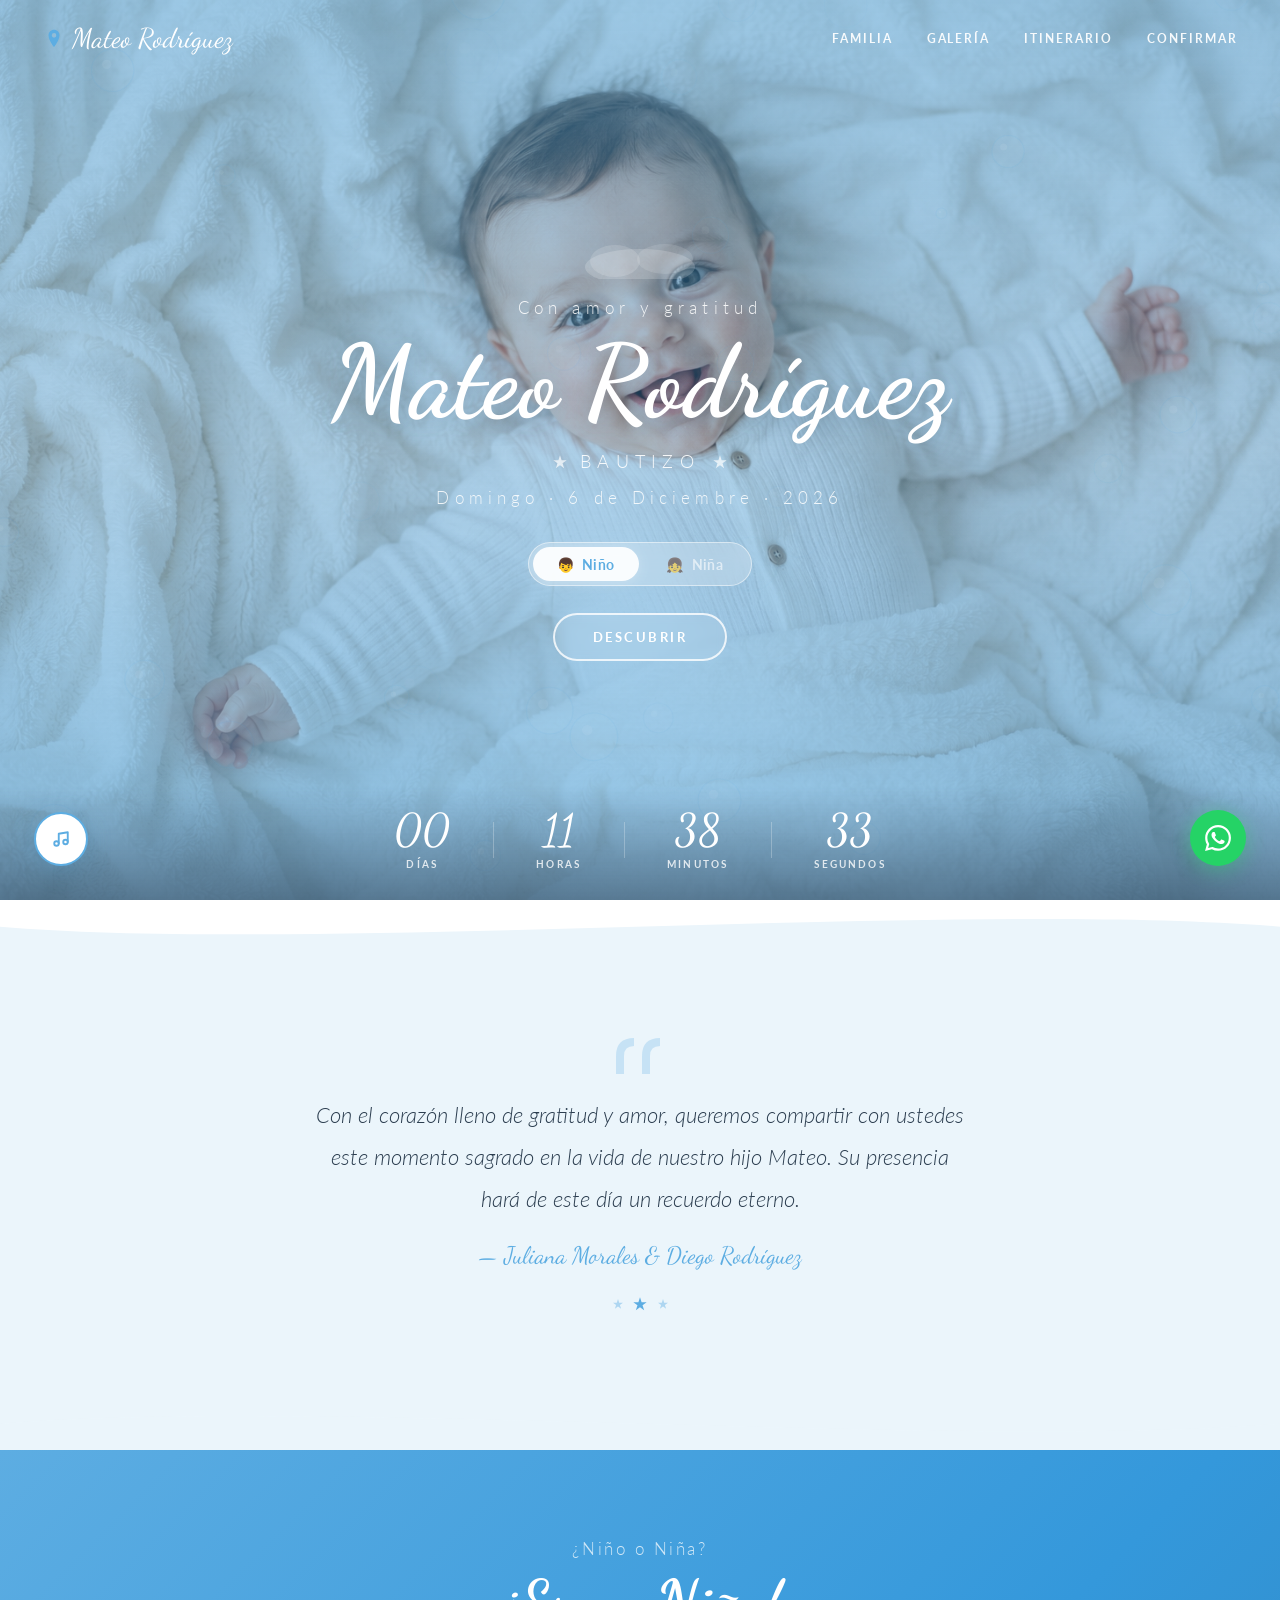
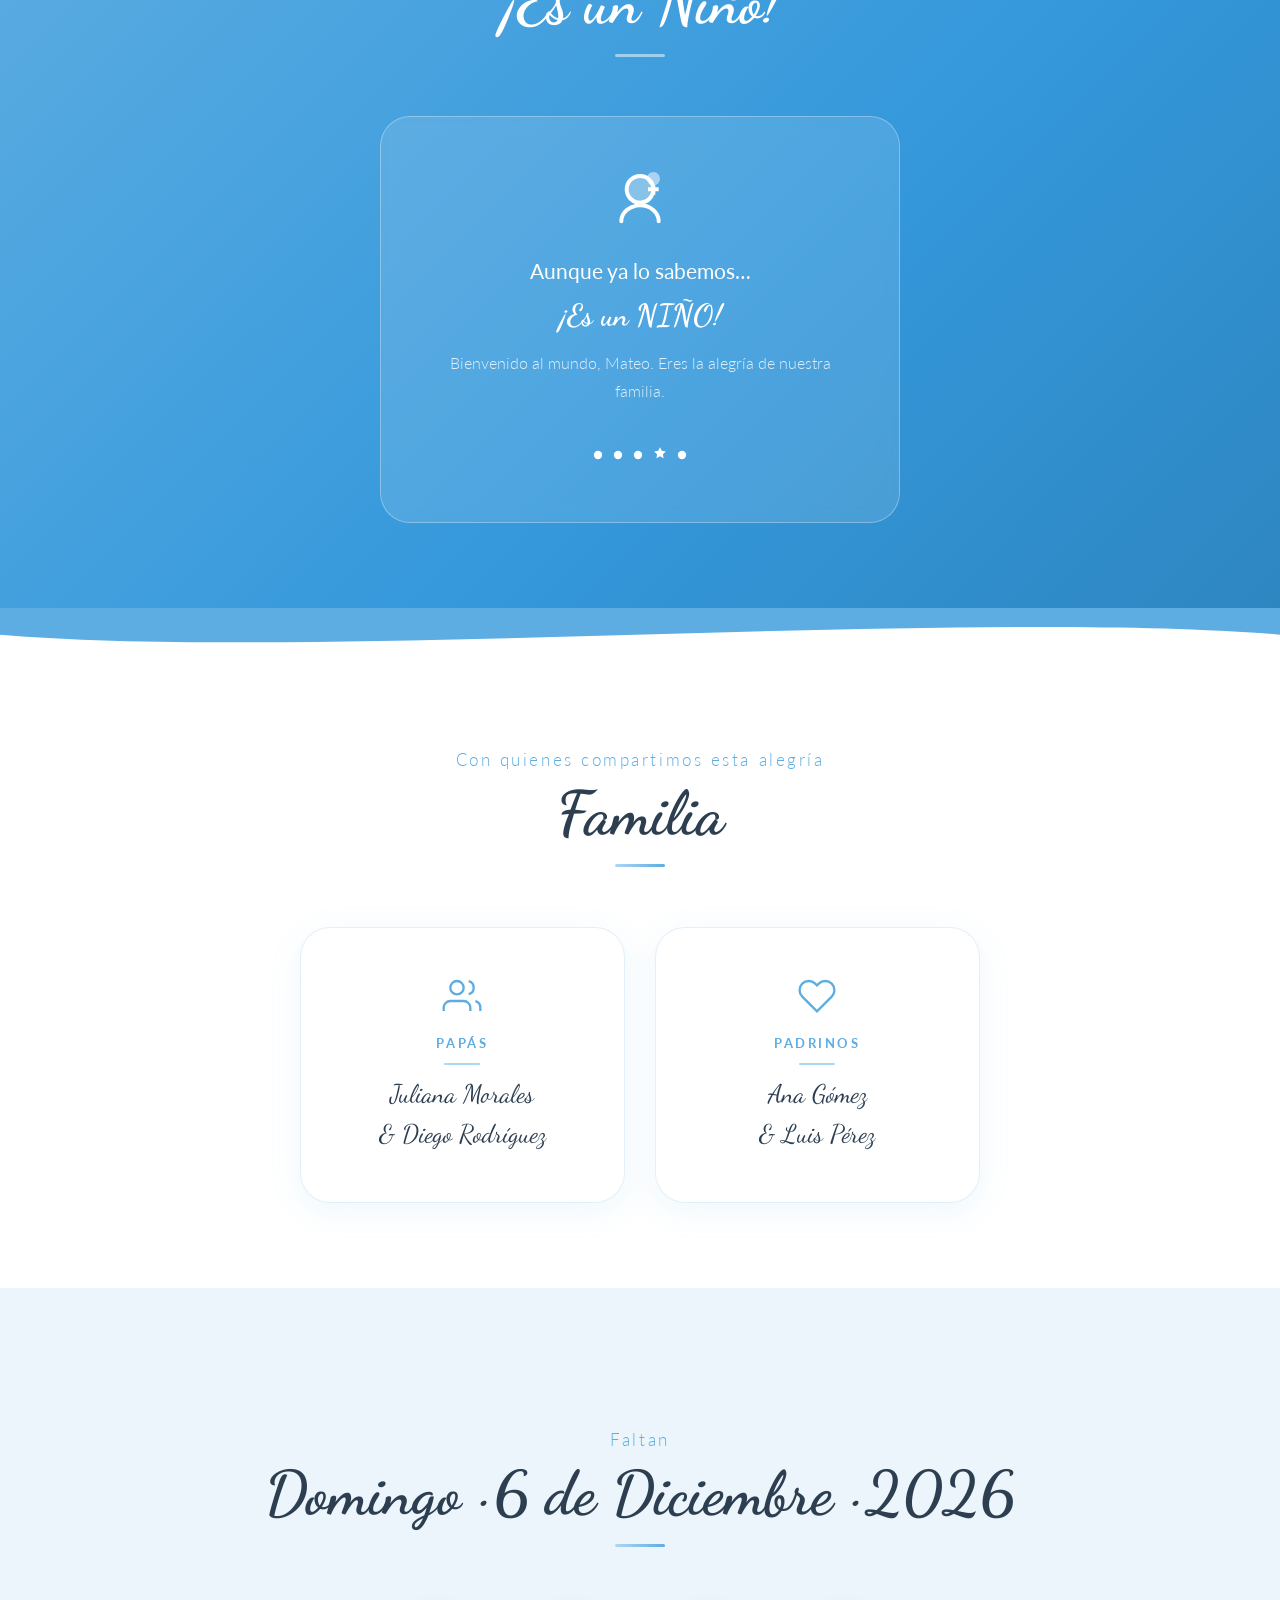
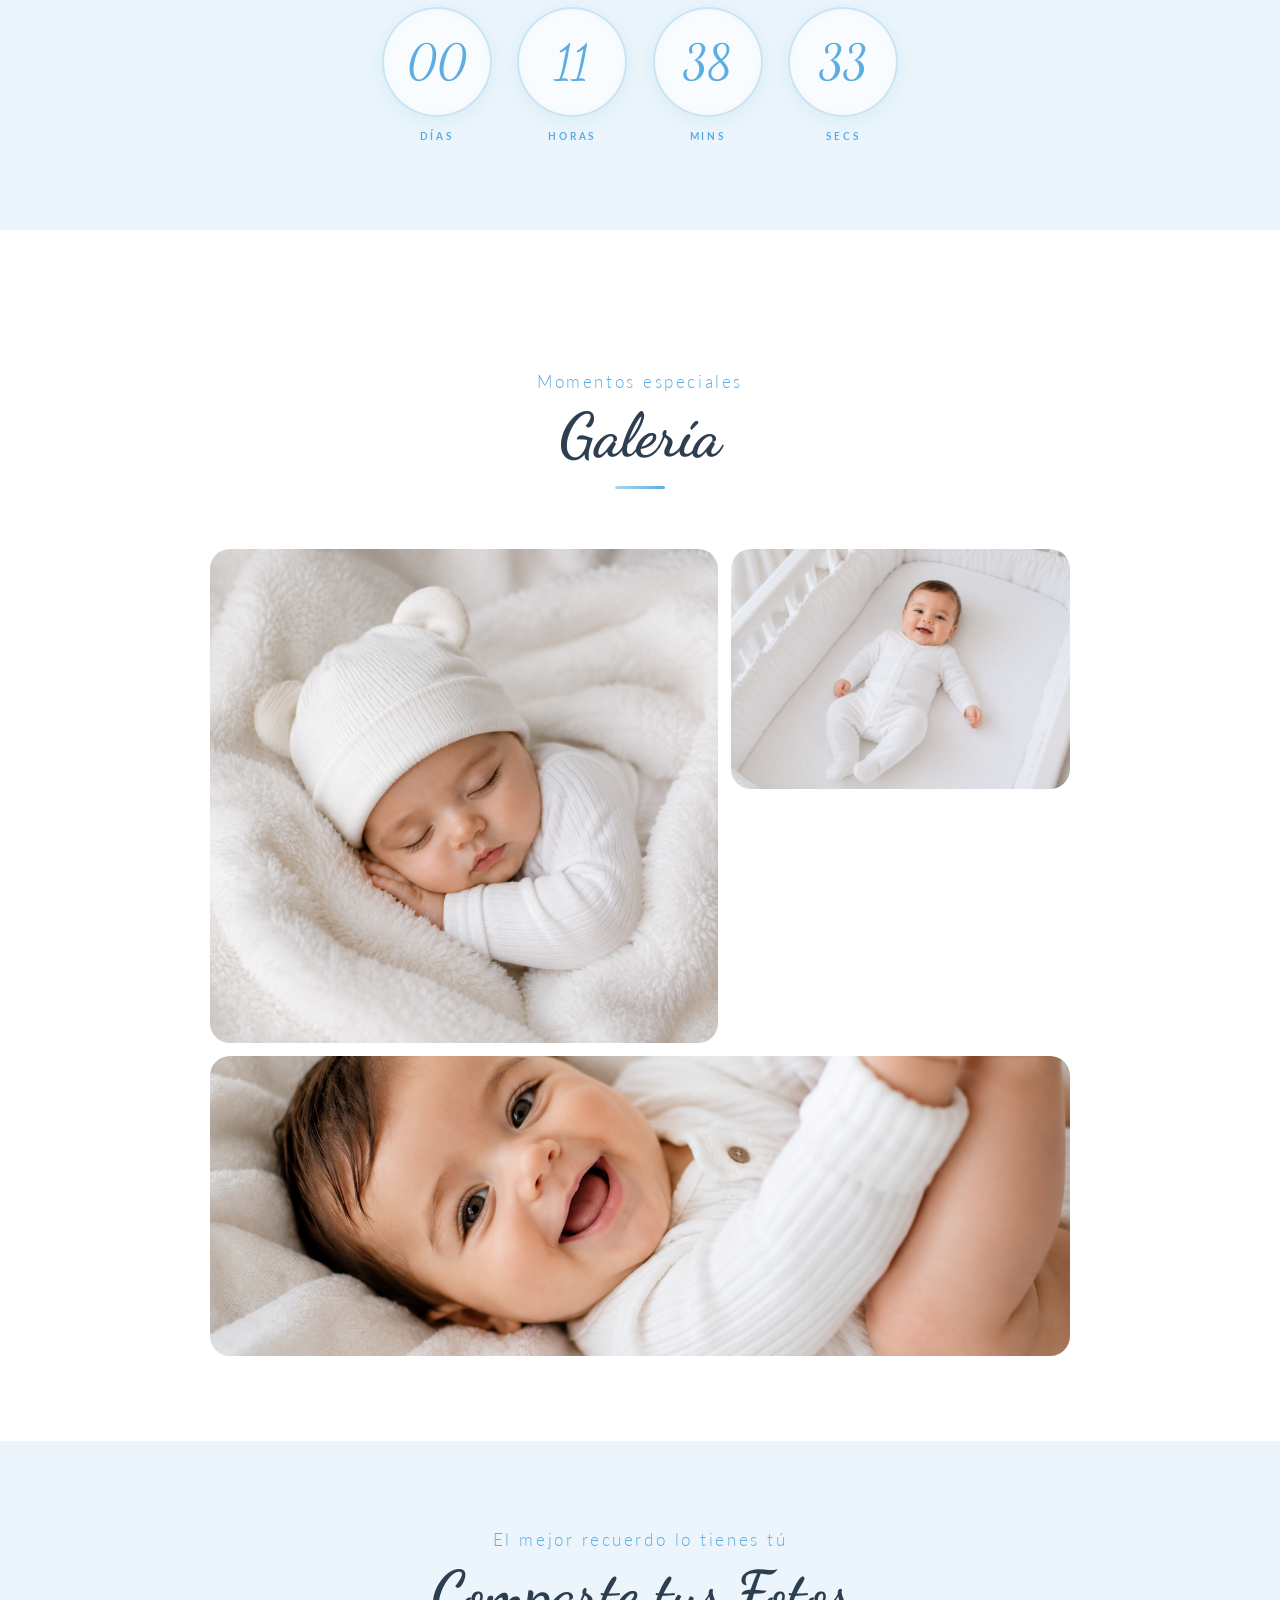
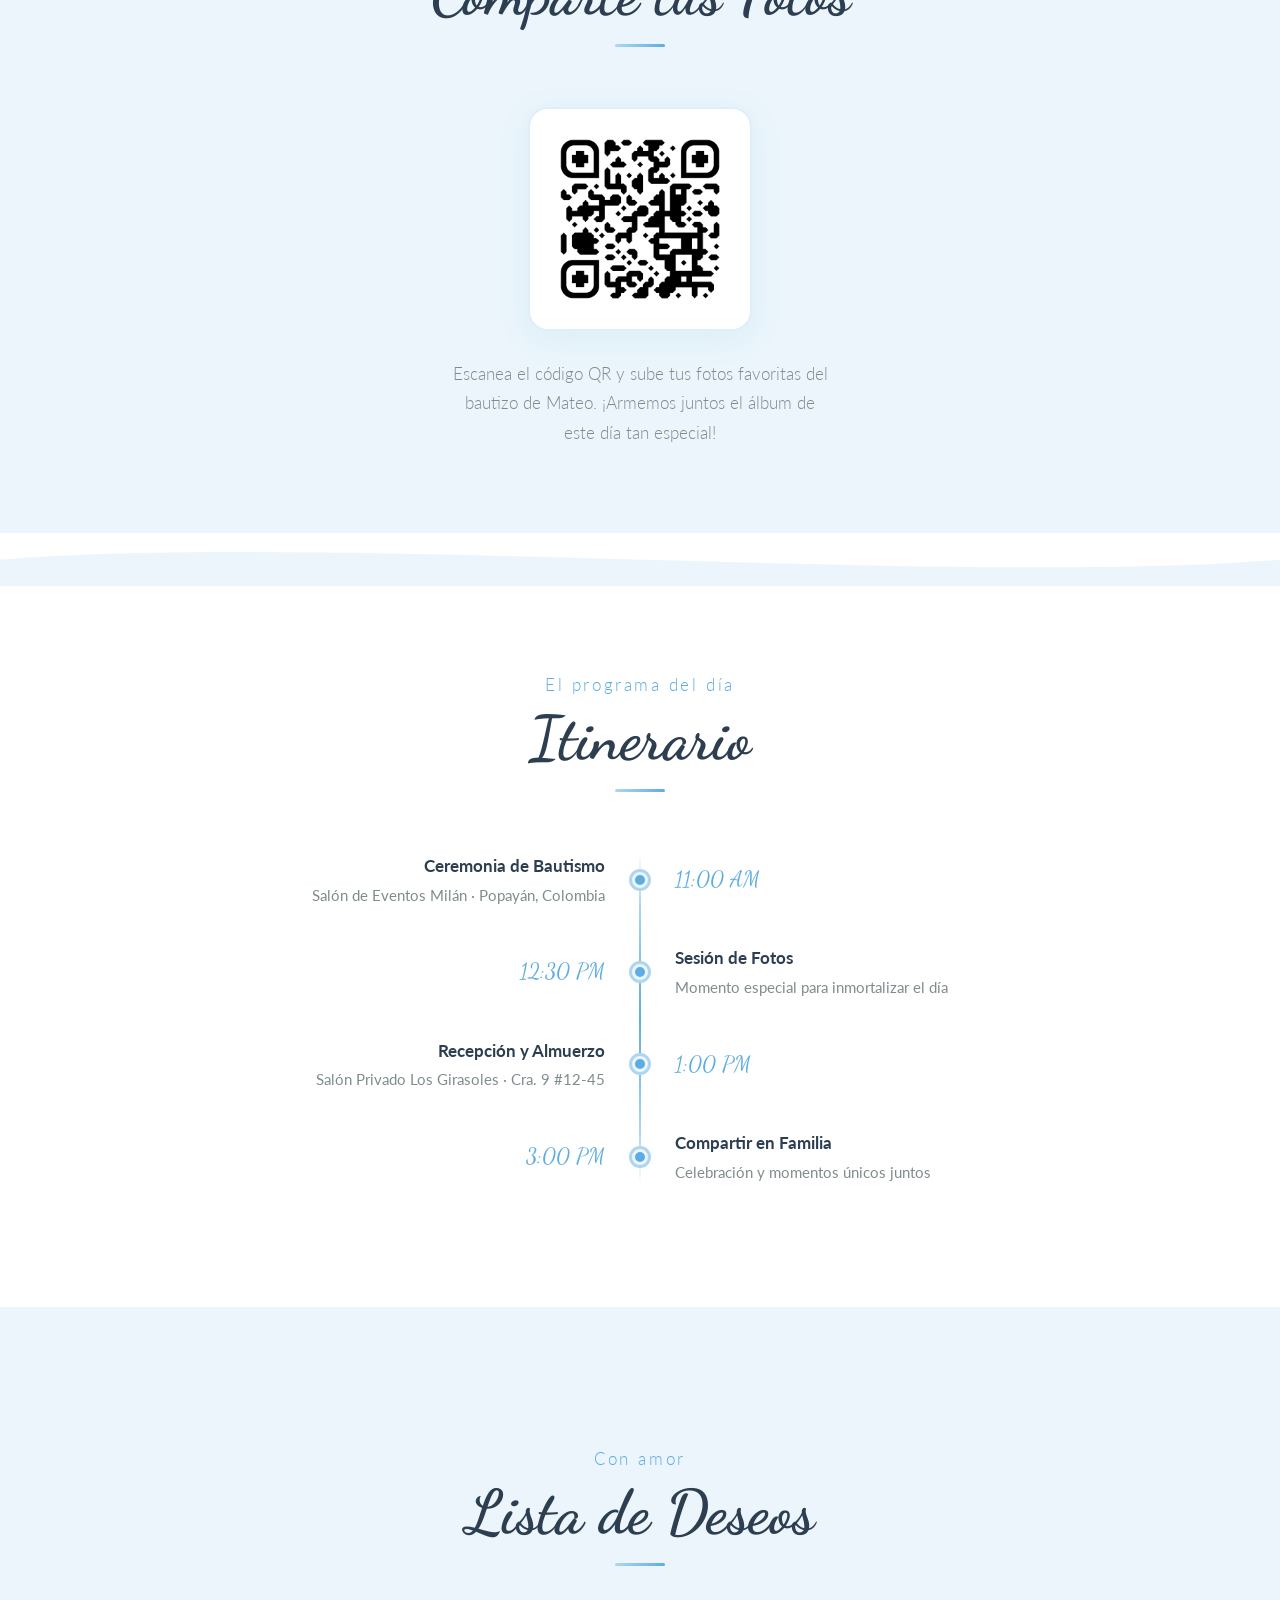
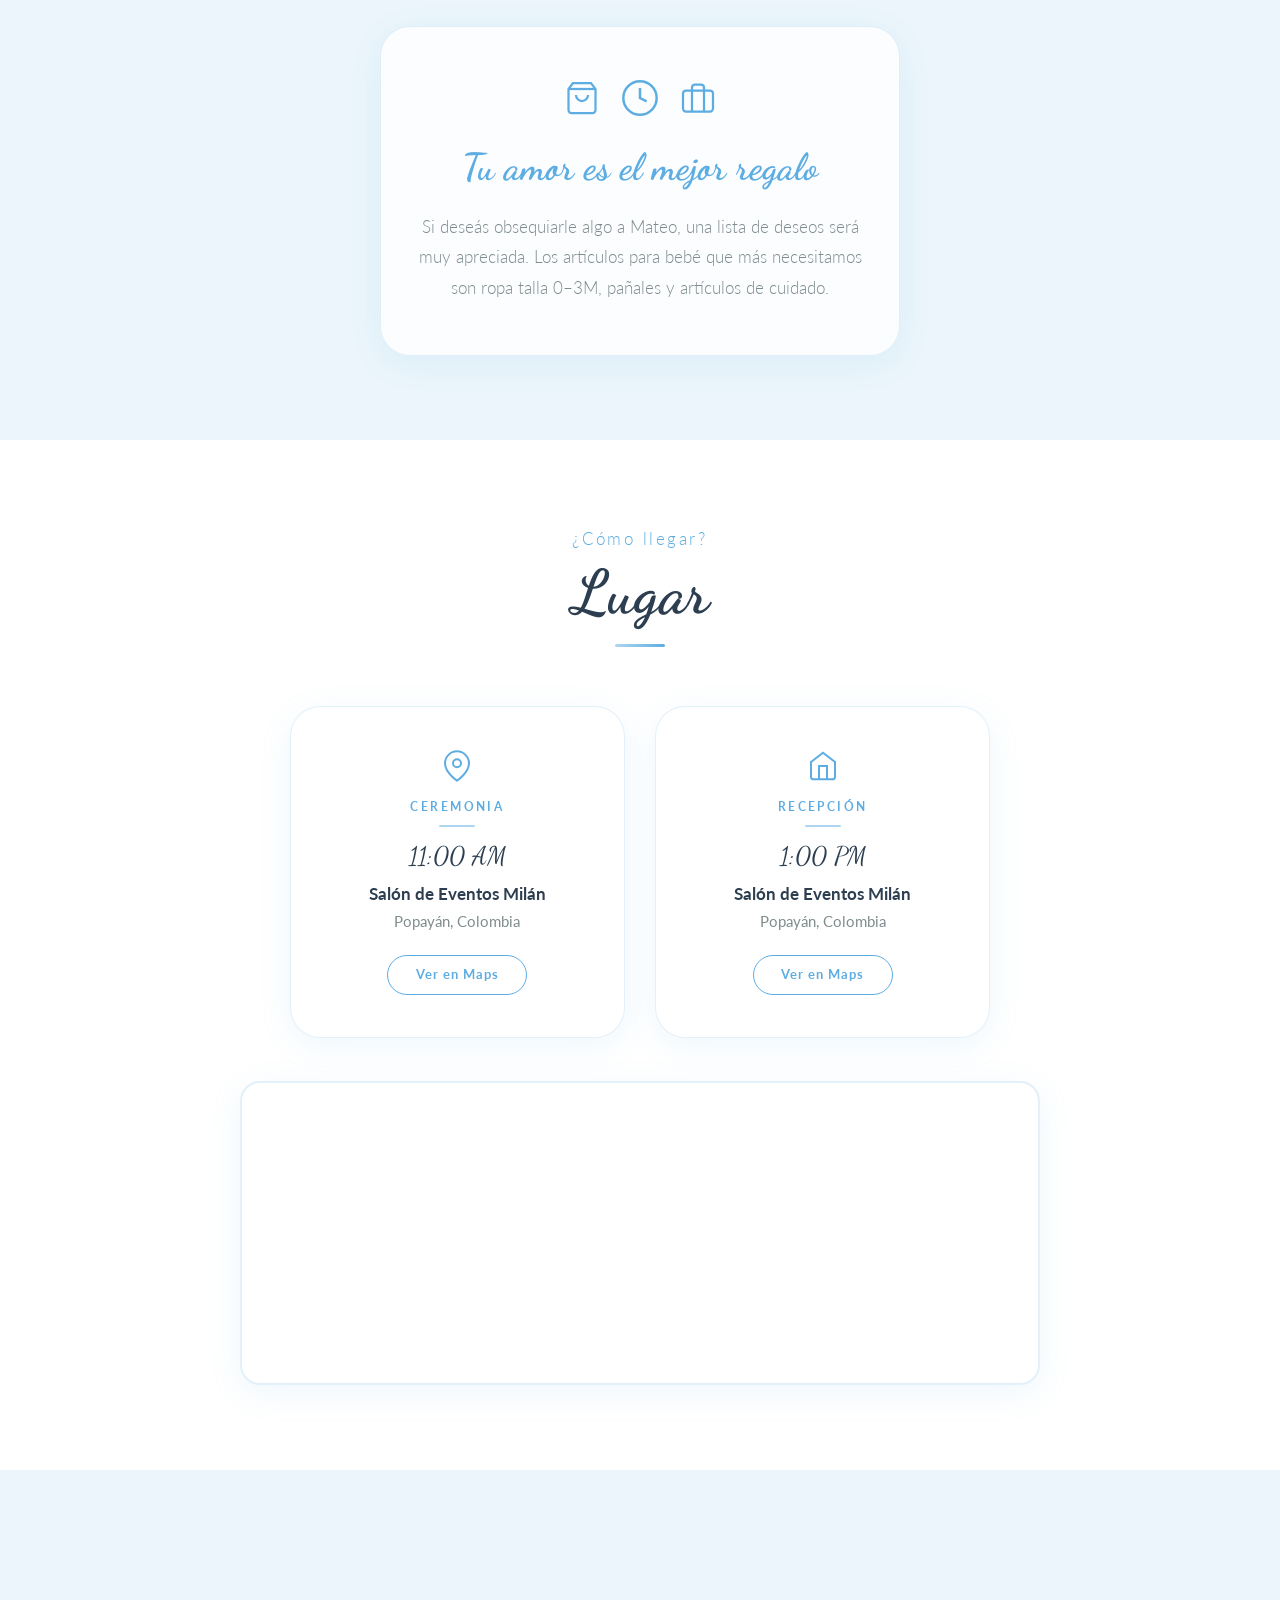
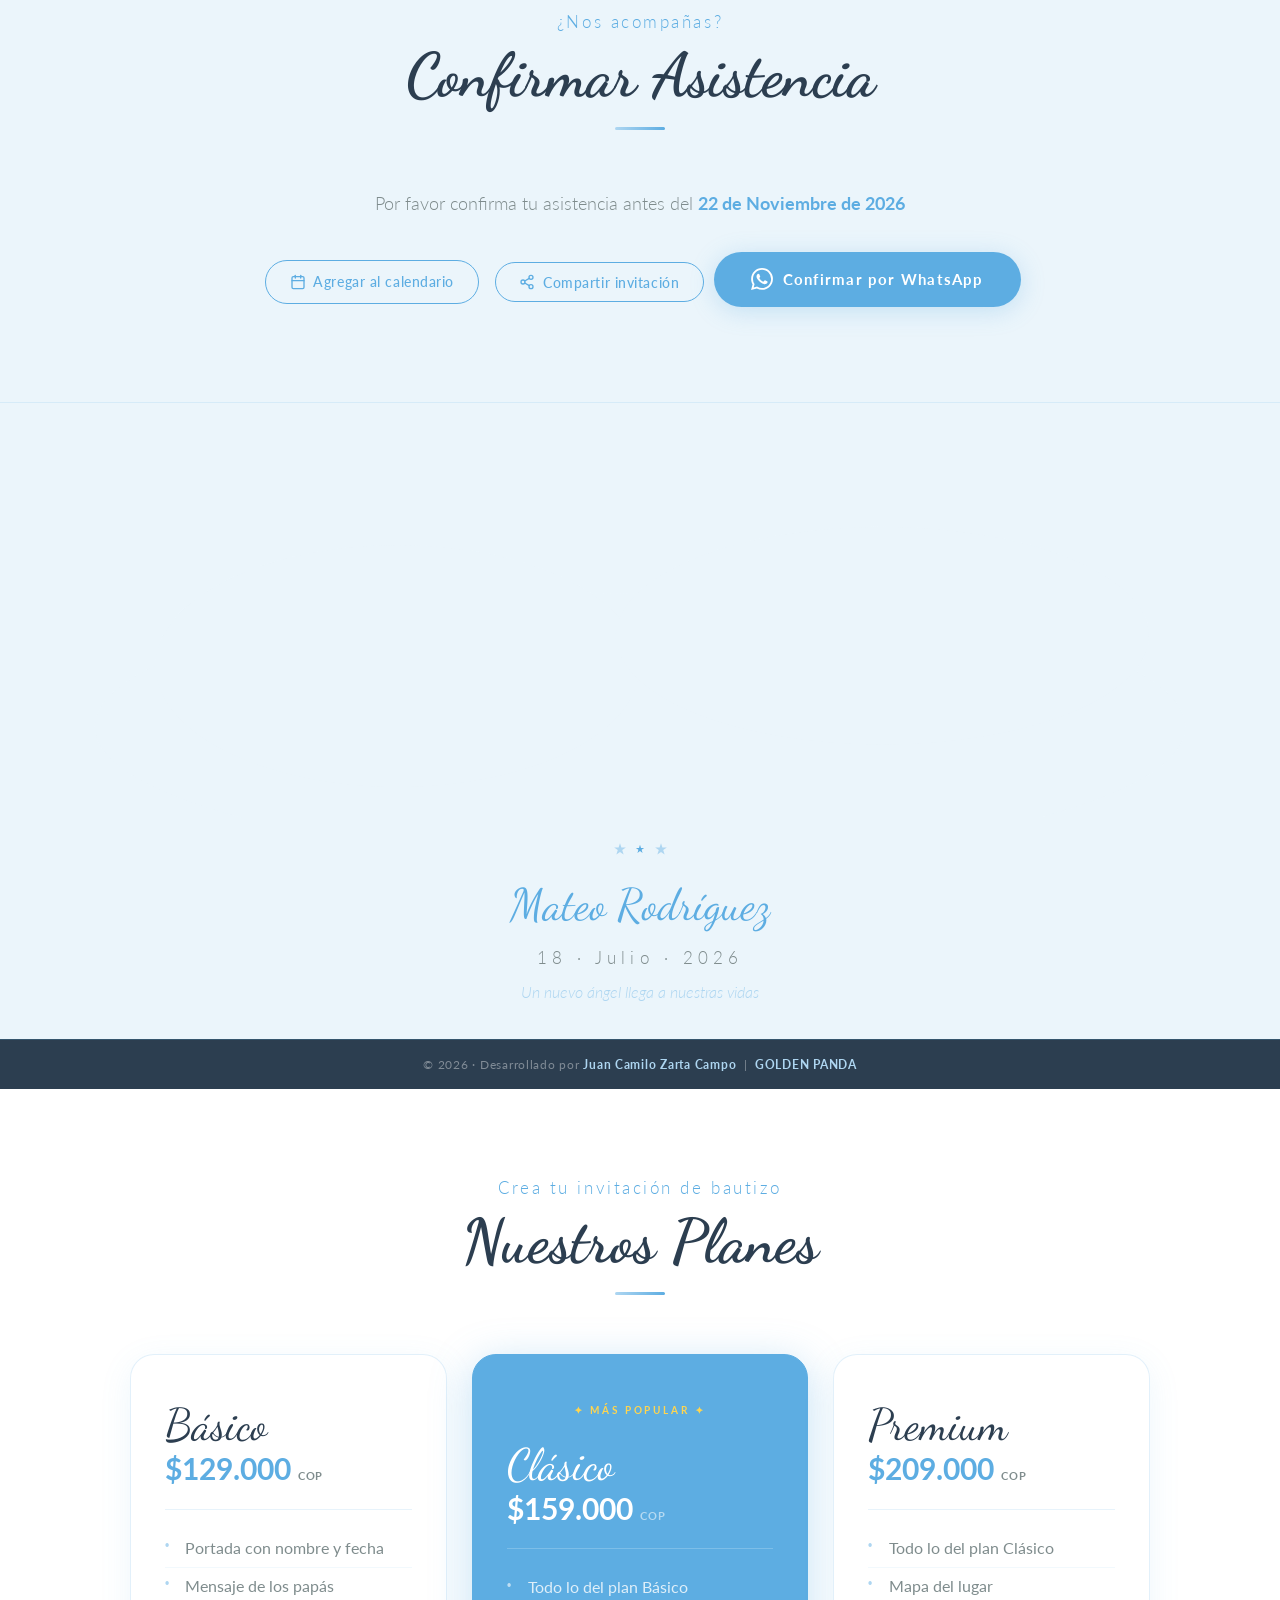
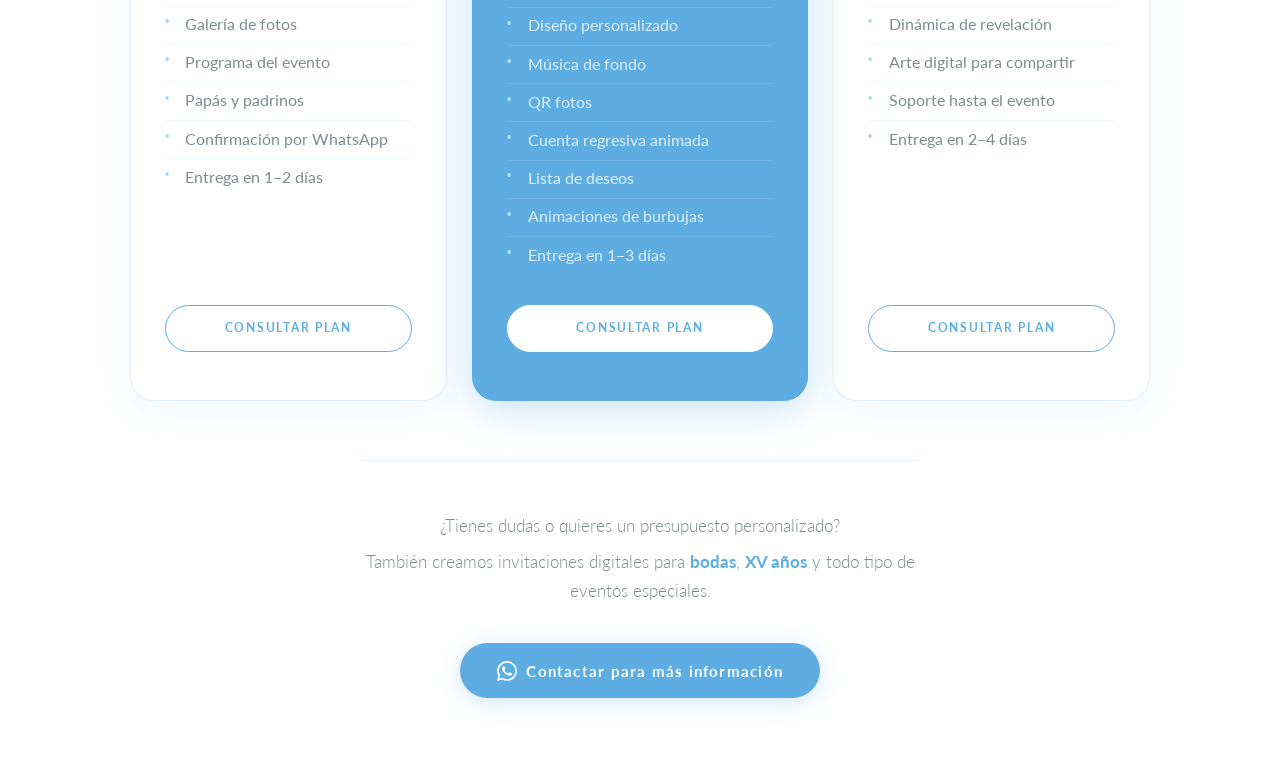
==== commit 8249029e: "act" ====
--- a/index.html
+++ b/index.html
@@ -294,7 +294,7 @@
         <div class="tl-dot-wrap"><div class="tl-dot"></div></div>
         <div class="tl-content">
           <h4>Ceremonia de Bautismo</h4>
-          <p>Salón de Eventos Milán · Bogotá, Colombia</p>
+          <p>Salón de Eventos Milán · Popayán, Colombia</p>
         </div>
       </div>
       <div class="tl-item reveal reveal-d2">
@@ -363,7 +363,7 @@
         <div class="detail-sep"></div>
         <p class="detail-time">11:00 AM</p>
         <p class="detail-venue">Salón de Eventos Milán</p>
-        <p class="detail-address">Calle 7 #5-23, Bogotá</p>
+        <p class="detail-address">Popayán, Colombia</p>
         <a href="https://share.google/Hwx3yN2UhIyH1Enzh" target="_blank" rel="noopener noreferrer" class="btn-pill">Ver en Maps</a>
       </div>
       <div class="detail-card">
@@ -374,7 +374,7 @@
         <div class="detail-sep"></div>
         <p class="detail-time">1:00 PM</p>
         <p class="detail-venue">Salón de Eventos Milán</p>
-        <p class="detail-address">Bogotá, Colombia</p>
+        <p class="detail-address">Popayán, Colombia</p>
         <a href="https://share.google/Hwx3yN2UhIyH1Enzh" target="_blank" rel="noopener noreferrer" class="btn-pill">Ver en Maps</a>
       </div>
     </div>
@@ -383,7 +383,7 @@
         src="https://www.google.com/maps?q=2.481158,-76.5693802&hl=es&z=18&output=embed"
         width="100%" height="300" style="border:0;"
         allowfullscreen="" loading="lazy"
-        title="Salón de Eventos Milán - Bogotá">
+        title="Salón de Eventos Milán - Popayán">
       </iframe>
     </div>
   </section>
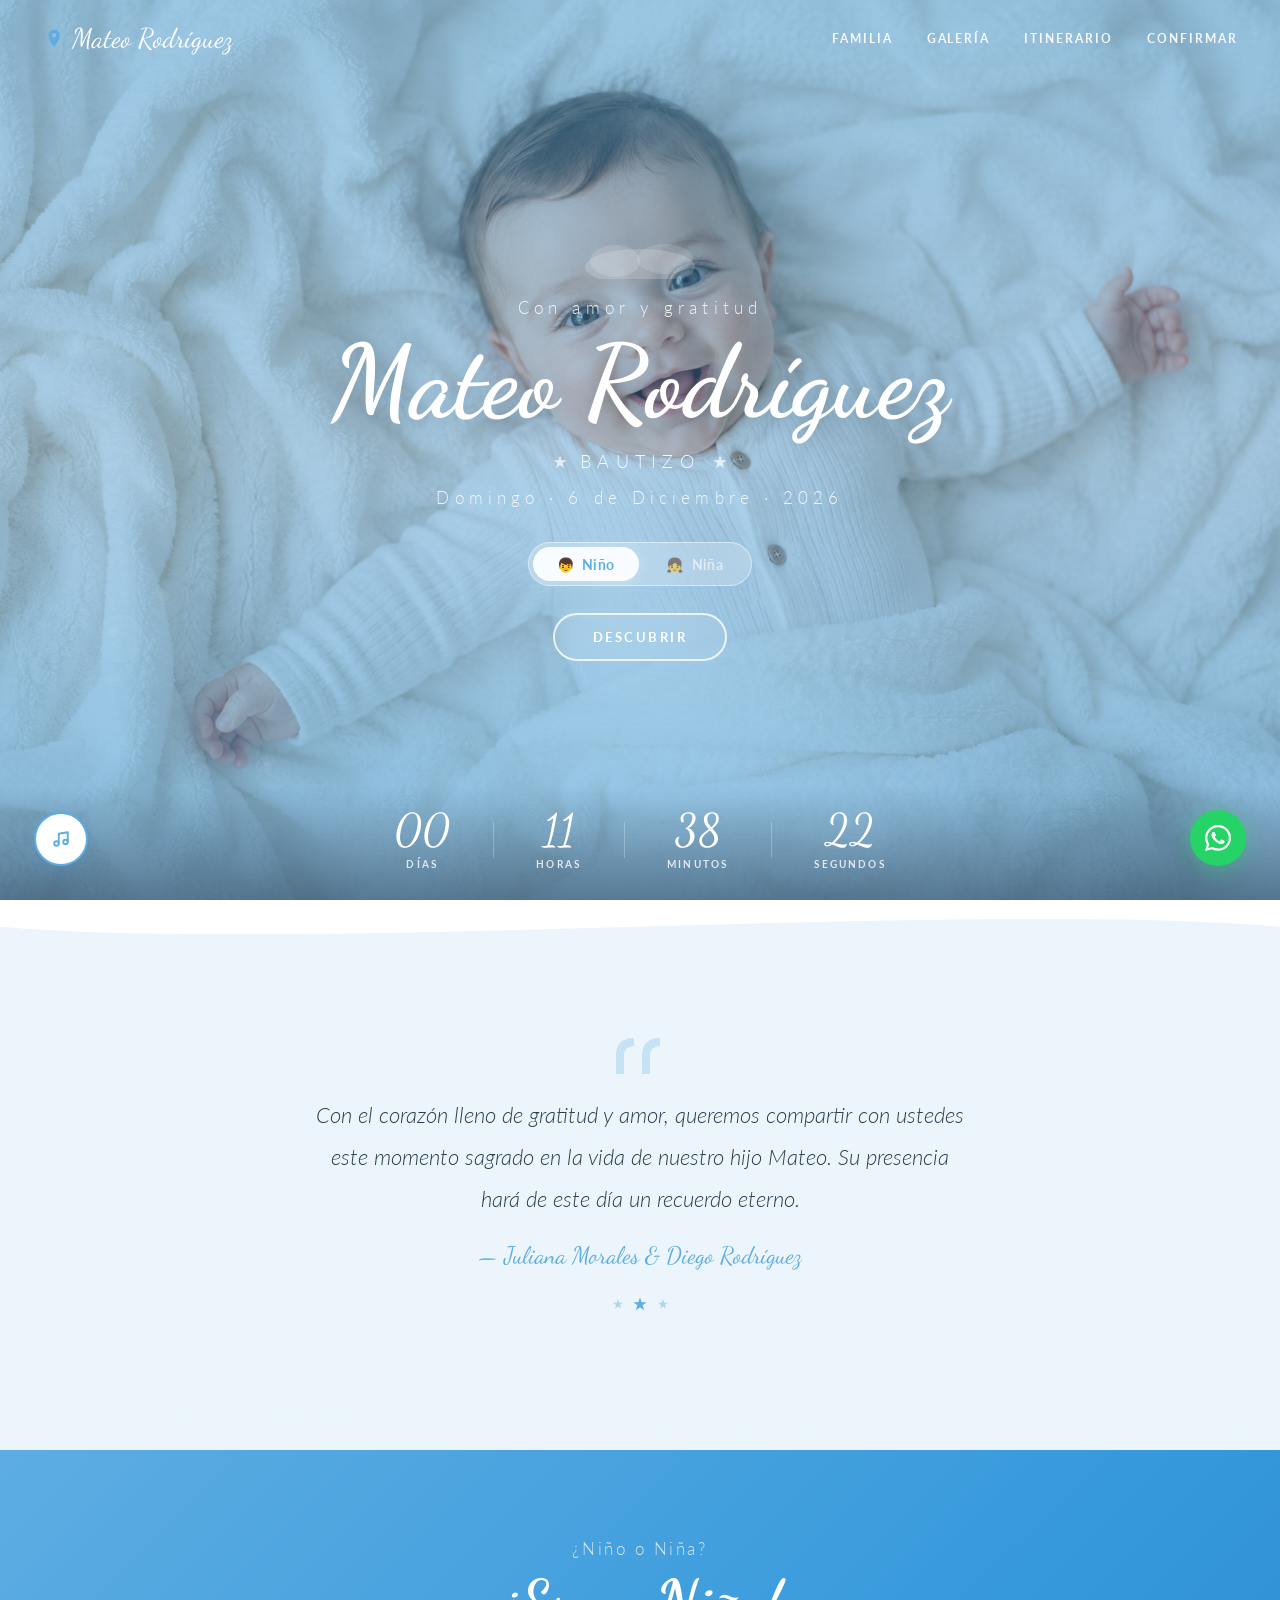
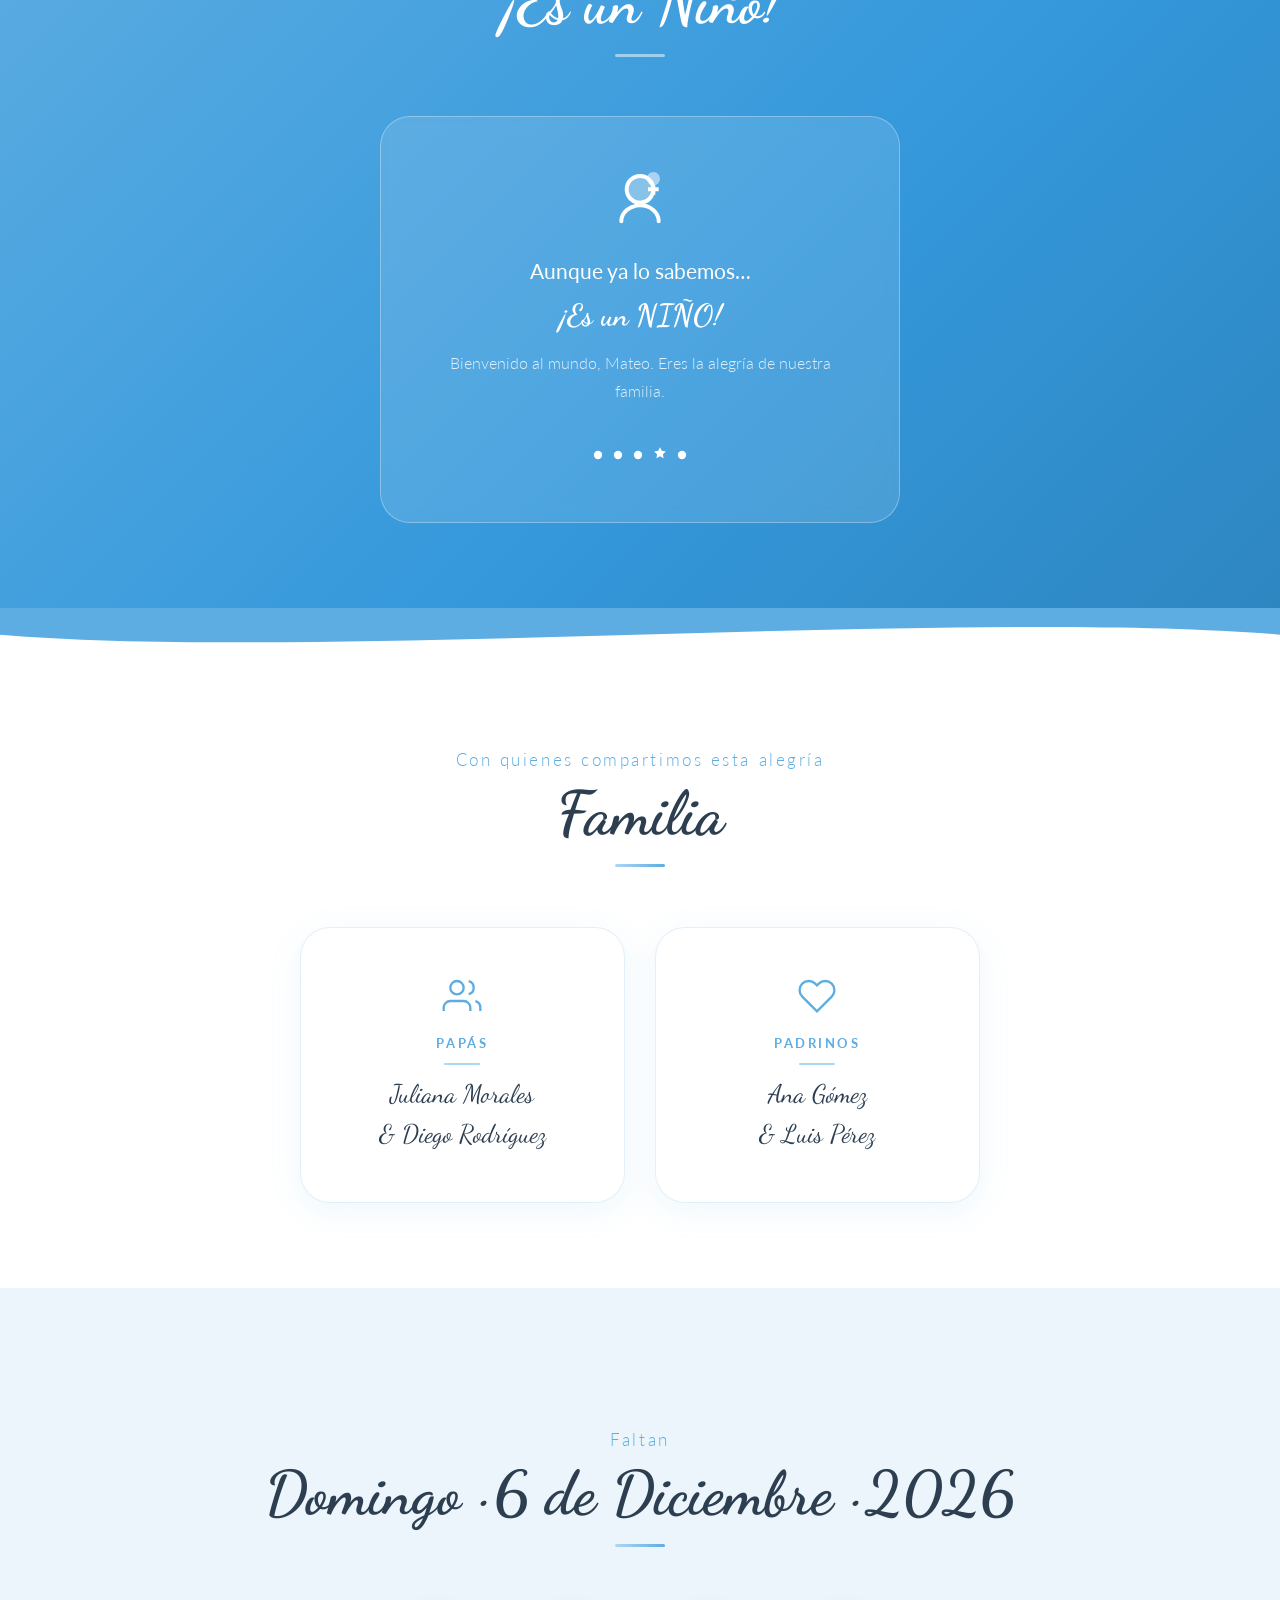
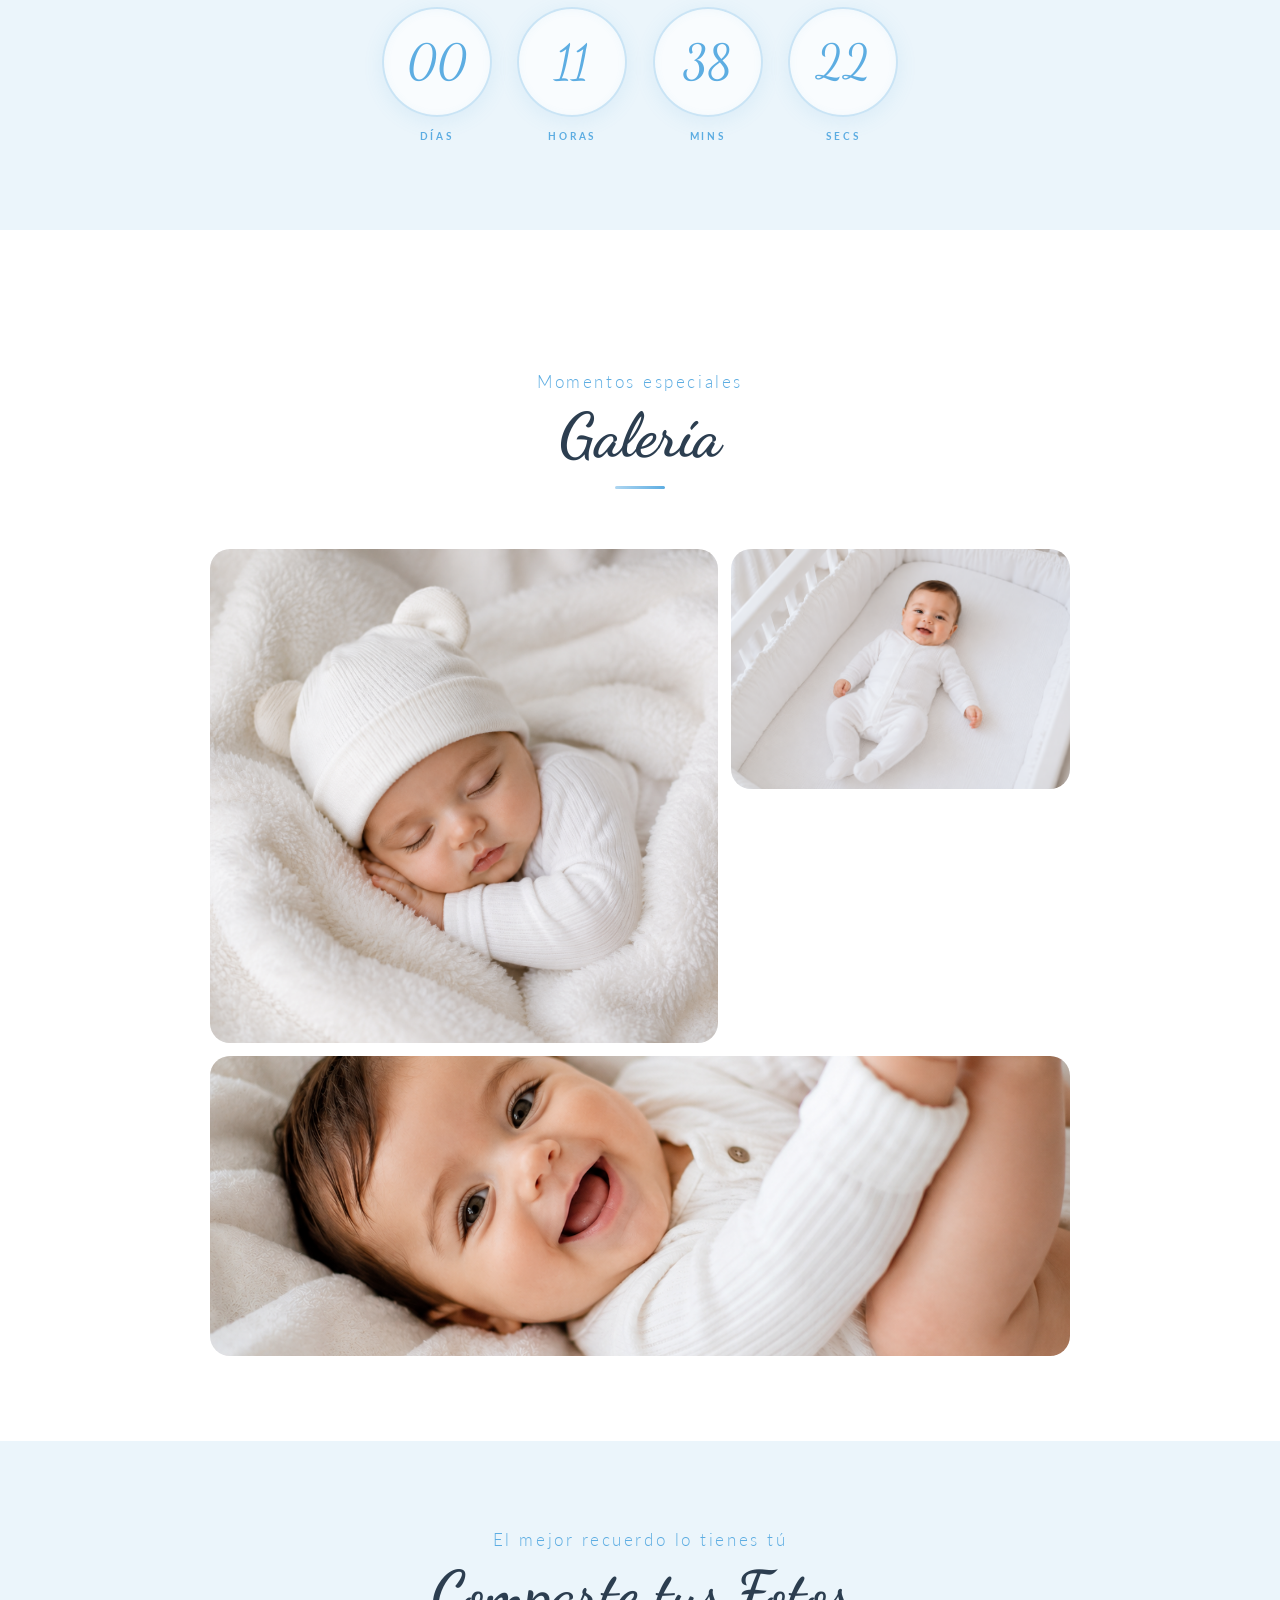
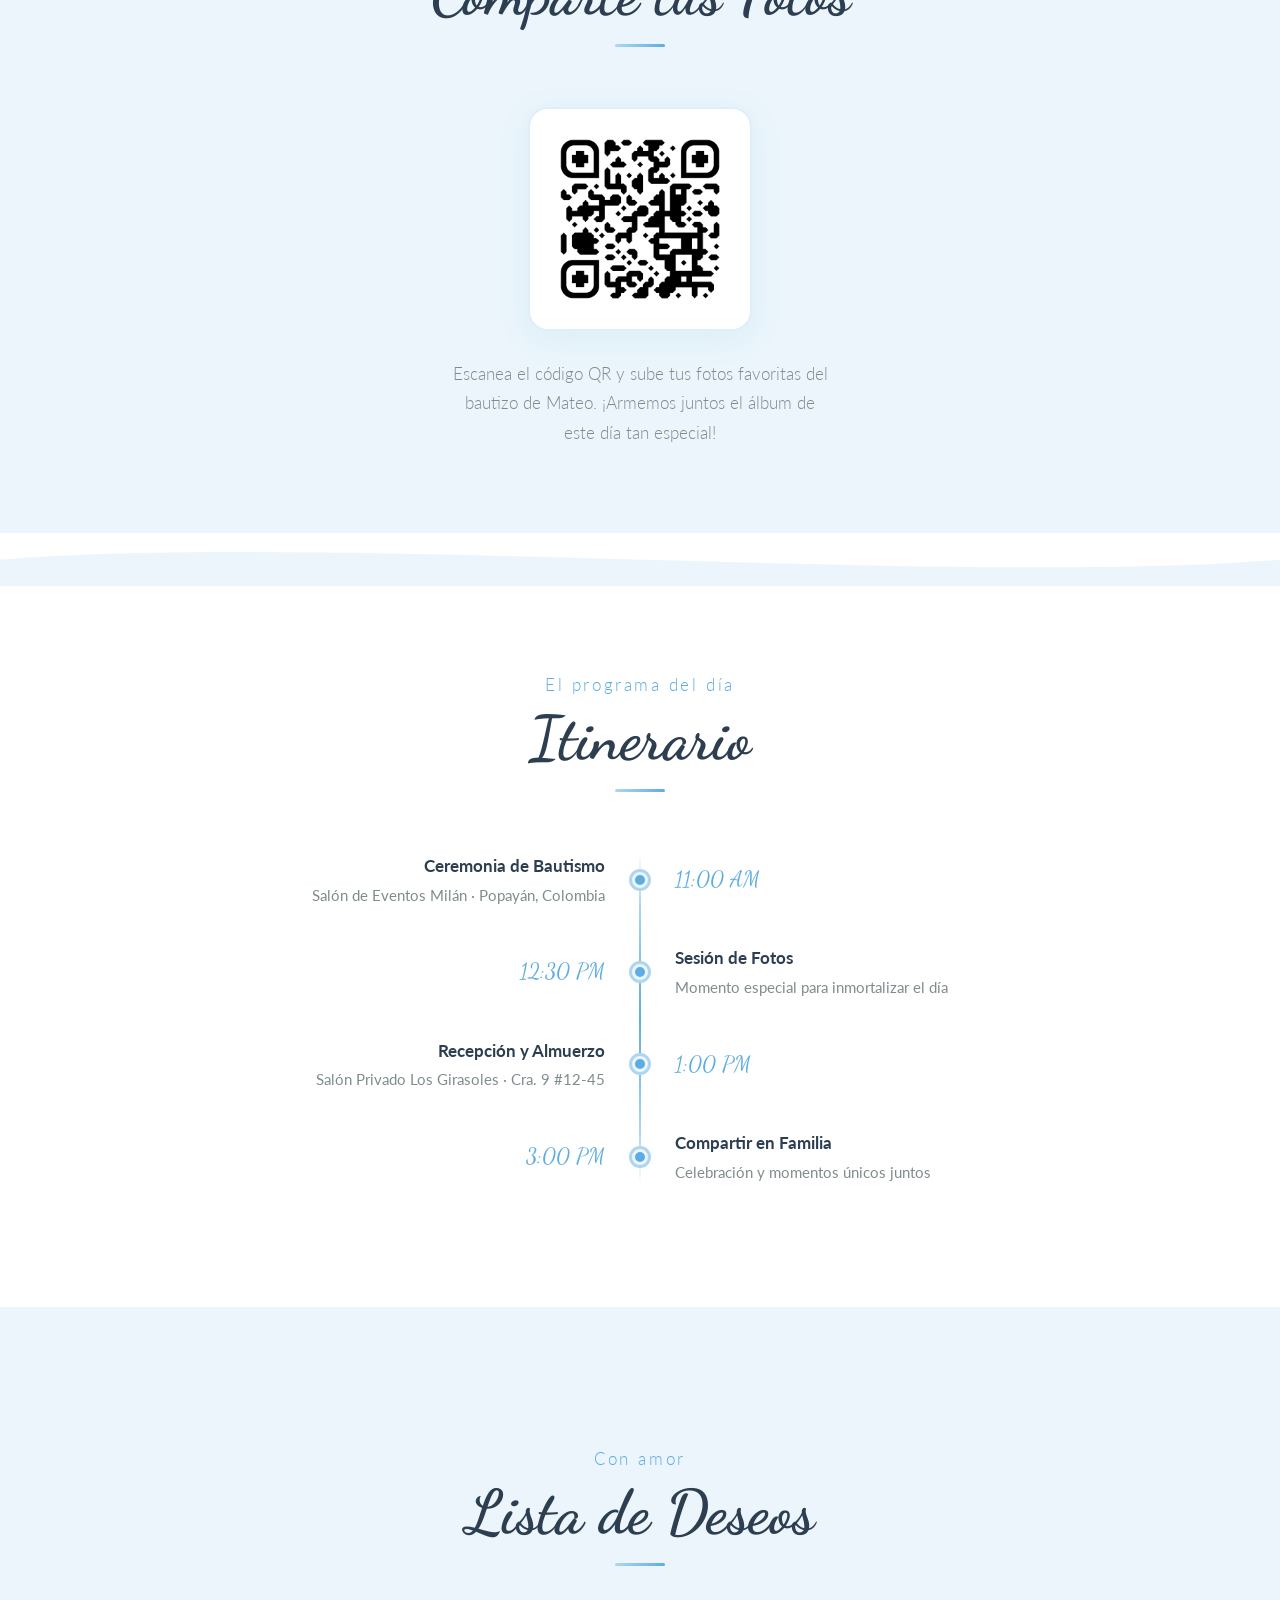
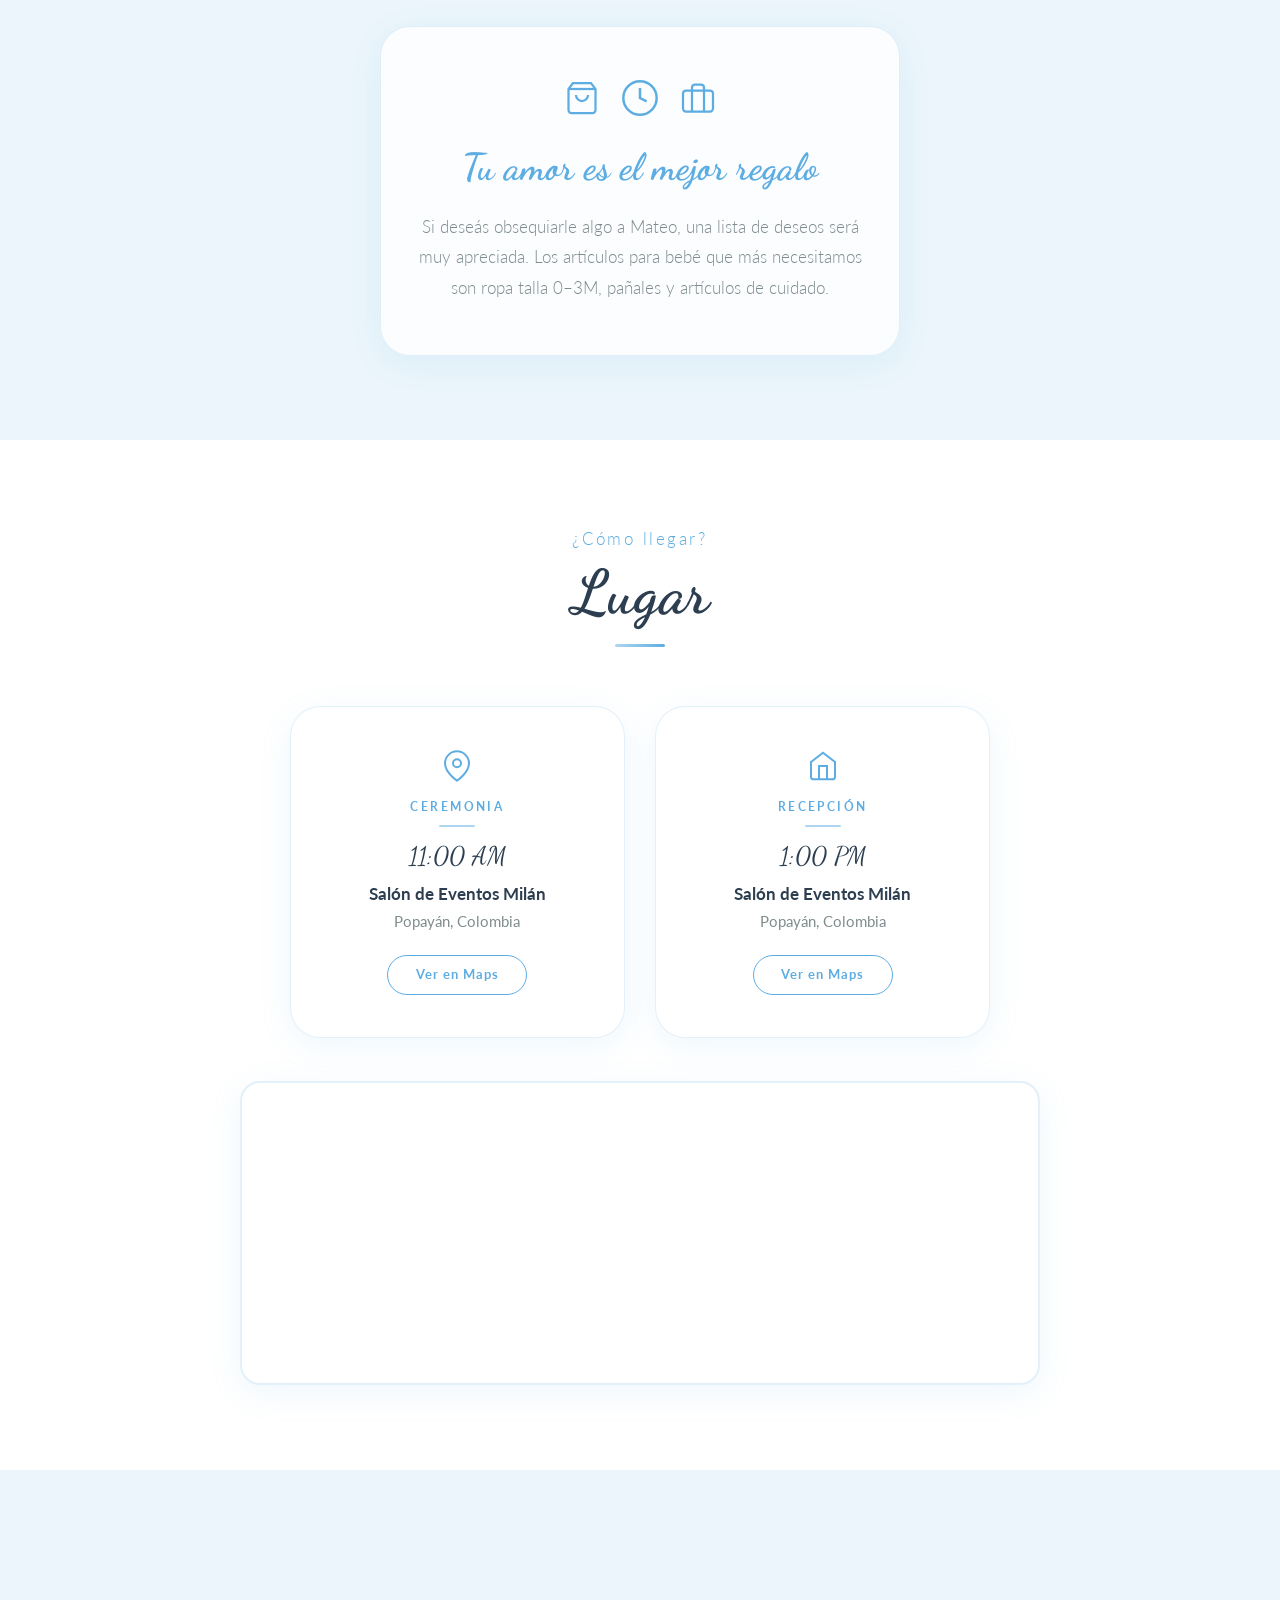
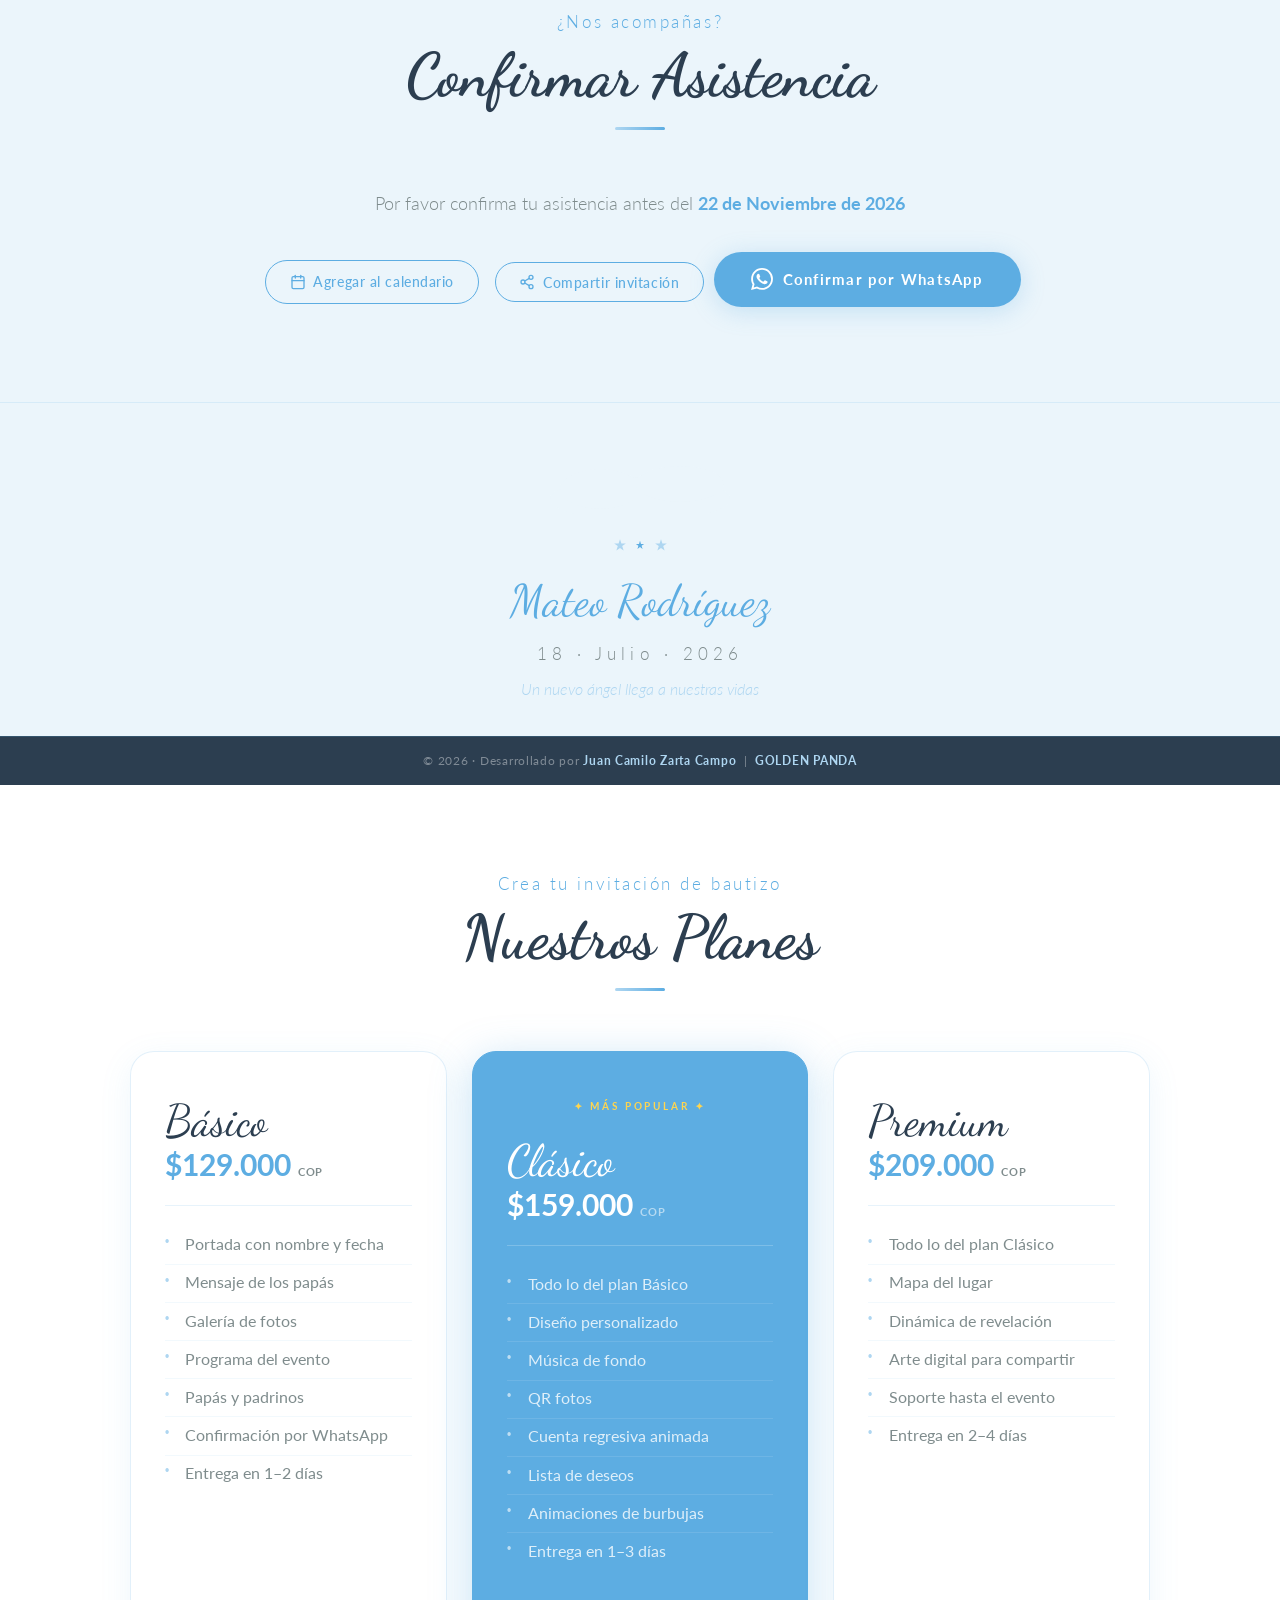
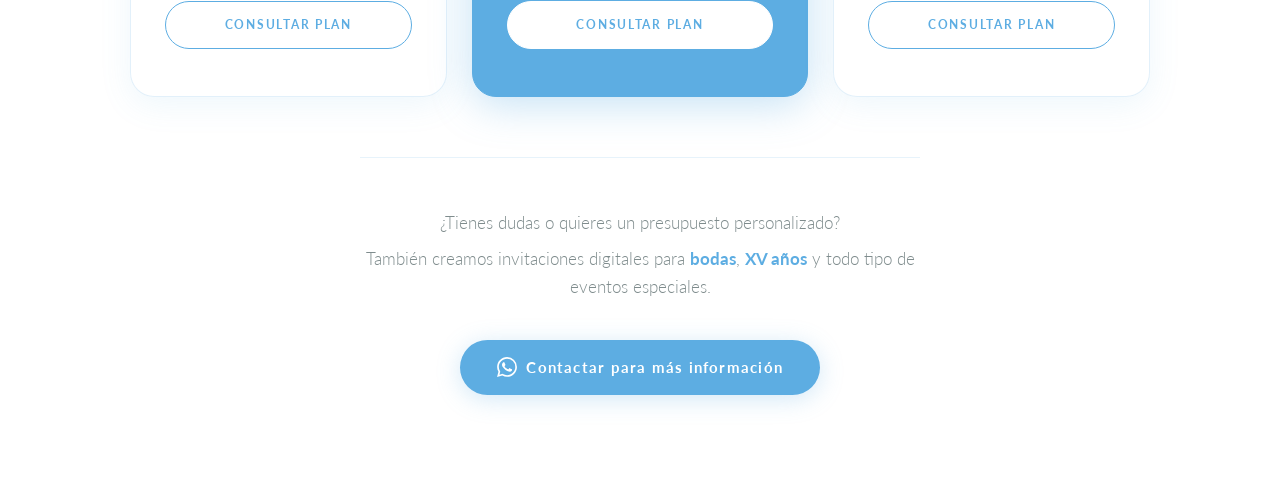
==== commit b00386d9: "footer" ====
--- a/index.html
+++ b/index.html
@@ -423,7 +423,7 @@
   <!-- ══ FOOTER ══ -->
   <footer>
     <div class="footer-cloud" aria-hidden="true">
-      <svg viewBox="0 0 200 60" fill="none"><ellipse cx="100" cy="45" rx="90" ry="22" fill="#EBF5FB"/><ellipse cx="60" cy="35" rx="40" ry="20" fill="#EBF5FB"/><ellipse cx="140" cy="30" rx="44" ry="18" fill="#EBF5FB"/></svg>
+      <svg width="100%" height="60" viewBox="0 0 200 60" fill="none" preserveAspectRatio="xMidYMid meet"><ellipse cx="100" cy="45" rx="90" ry="22" fill="#EBF5FB"/><ellipse cx="60" cy="35" rx="40" ry="20" fill="#EBF5FB"/><ellipse cx="140" cy="30" rx="44" ry="18" fill="#EBF5FB"/></svg>
     </div>
     <div class="footer-stars" aria-hidden="true">
       <svg width="14" height="14" viewBox="0 0 24 24"><path d="M12 2l2.4 7.4H22l-6.2 4.5 2.4 7.4L12 17l-6.2 4.3 2.4-7.4L2 9.4h7.6z" fill="#AED6F1"/></svg>
